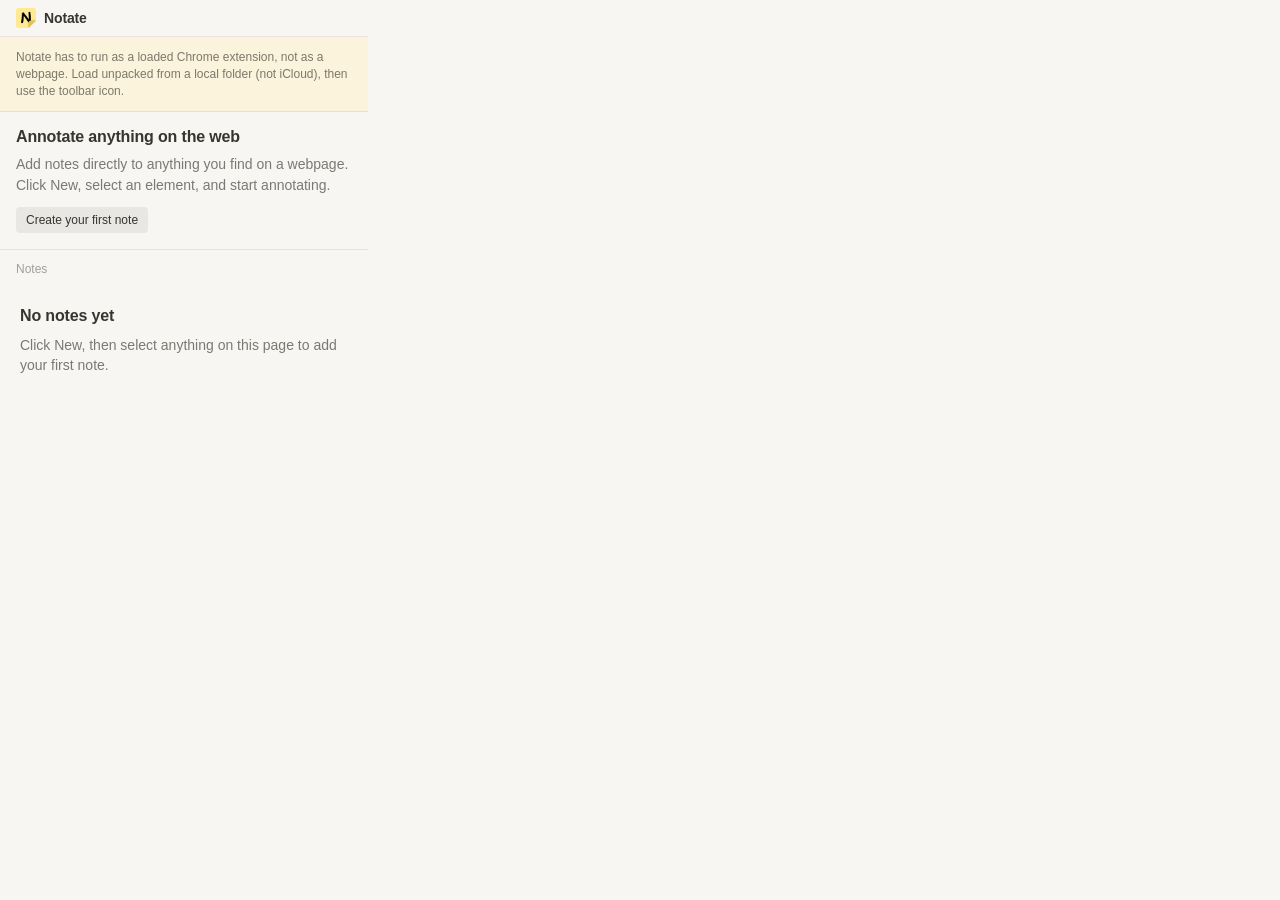
==== index.html @ 8f8f5eb0 "Restore the toolbar popup and simplify first-run copy. Open Notate from the extension icon as a popu" ====
<!DOCTYPE html>
<html lang="en">
	<head>
		<meta charset="utf-8">
		<title>Notate</title>
		<link href="styles/reset.css" rel="stylesheet">
		<link href="styles/style.css" rel="stylesheet">
		<script defer src="scripts/url-match.js"></script>
		<script defer src="scripts/safe-storage.js"></script>
		<script defer src="scripts/note-meta.js"></script>
		<script defer src="scripts/icons.js"></script>
		<script defer src="scripts/popup.js"></script>
		<meta name="description" content="Annotate specific elements on live webpages. Keep what caught your attention, why it mattered, and the original context so you can return later.">
	</head>
	
	<body class="notate-popup">
		<header class="popup-header">
			<img class="popup-header-favicon" src="[data-uri]" alt="Notate icon">
			<h1 class="popup-header-title">Notate</h1>
			<button class="popup-header-action" data-action="start-annotating" type="button" aria-label="New note" hidden>
				<svg width="28" height="28" viewBox="0 0 28 28" fill="currentColor" xmlns="http://www.w3.org/2000/svg" aria-hidden="true">
				<path d="M3.72742e-06 21.793V7.67287C3.68474e-06 6.87388 -0.00130053 6.18396 0.0449256 5.61818C0.0925983 5.03506 0.198475 4.45279 0.484379 3.89162C0.910162 3.05594 1.58919 2.37607 2.42481 1.95021C2.98611 1.66422 3.56909 1.55842 4.15235 1.51076C4.71814 1.46453 5.40803 1.46584 6.20704 1.46584H11.7959C12.6242 1.46584 13.2957 2.13755 13.2959 2.96584C13.2959 3.79427 12.6243 4.46584 11.7959 4.46584H6.20704C5.35852 4.46584 4.81178 4.46706 4.39649 4.501C3.99895 4.5335 3.85503 4.58846 3.78711 4.62307C3.51593 4.76124 3.29544 4.98184 3.15723 5.25295C3.12261 5.32089 3.06766 5.46552 3.03516 5.8633C3.00126 6.27854 3 6.82462 3 7.67287V21.793C3 22.6415 3.00123 23.1882 3.03516 23.6035C3.06766 24.0011 3.12262 24.145 3.15723 24.2129C3.29542 24.4841 3.51588 24.7046 3.78711 24.8428C3.855 24.8774 3.99899 24.9324 4.39649 24.9649C4.81176 24.9988 5.35852 25 6.20704 25H20.3272C21.1754 25 21.7215 24.9988 22.1367 24.9649C22.534 24.9324 22.6782 24.8774 22.7461 24.8428H22.7471C23.0183 24.7045 23.2389 24.4839 23.377 24.2129C23.4116 24.1449 23.4665 24.0009 23.499 23.6035C23.533 23.1882 23.5342 22.6415 23.5342 21.793V15.4688C23.5342 14.6403 24.2058 13.9688 25.0342 13.9688C25.8625 13.9689 26.5342 14.6404 26.5342 15.4688V21.793C26.5342 22.592 26.5355 23.2819 26.4893 23.8477C26.4476 24.3581 26.3609 24.8678 26.1484 25.3633L26.0498 25.5752C25.6239 26.411 24.944 27.0899 24.1084 27.5156C23.5472 27.8016 22.9649 27.9074 22.3818 27.9551C21.816 28.0013 21.1262 28 20.3272 28H6.20704C5.40803 28 4.71816 28.0013 4.15235 27.9551C3.56906 27.9074 2.98614 27.8017 2.42481 27.5156C1.58937 27.0899 0.910156 26.4106 0.484379 25.5752C0.198394 25.0139 0.0925877 24.4309 0.0449256 23.8477C-0.00130114 23.2819 3.72742e-06 22.592 3.72742e-06 21.793ZM20.165 1.3008C21.8995 -0.433628 24.7118 -0.433572 26.4463 1.3008C28.181 3.03542 28.181 5.84841 26.4463 7.58303L16.3535 17.6758C15.2698 18.7597 14.6044 19.4322 13.833 19.9707C13.1702 20.4336 12.4555 20.8165 11.7041 21.1123C10.8287 21.457 9.90043 21.6392 8.39844 21.9424H8.39746L7.67969 22.0869C7.20216 22.1831 6.70767 22.0415 6.35352 21.7071C5.99932 21.3725 5.82955 20.8866 5.89844 20.4043L5.96875 19.916C6.20766 18.2438 6.34786 17.2102 6.6875 16.2344C6.97912 15.3965 7.37792 14.6001 7.87305 13.8643C8.4499 13.0071 9.19225 12.2746 10.3867 11.0801L20.165 1.3008ZM12.5078 13.2012C11.2328 14.4762 10.7396 14.9785 10.3623 15.5391C10.0109 16.0613 9.72834 16.6264 9.52149 17.2207C9.38422 17.6151 9.29374 18.032 9.18262 18.7139C9.84417 18.5699 10.236 18.4668 10.6055 18.3213C11.1391 18.1112 11.6456 17.8387 12.1152 17.5108H12.1162C12.6207 17.1586 13.0761 16.7112 14.2324 15.5547V15.5537L20.4531 9.33205L18.4141 7.29299L12.5078 13.2012ZM24.3252 3.42189C23.7623 2.85918 22.8491 2.85896 22.2861 3.42189L20.5352 5.17189L22.5742 7.21096L24.3252 5.46096C24.8882 4.89793 24.8883 3.98491 24.3252 3.42189Z" fill="currentColor"/>
				</svg>
				New
			</button>
		</header>

		<p class="popup-banner" id="popup-banner" hidden></p>

		<aside class="popup-onboard" hidden>
			<h2>Annotate anything on the web</h2>
			<p>Add notes directly to anything you find on a webpage. Click New, select an element, and start annotating.</p>
			<button type="button" data-action="dismiss-onboard">Create your first note</button>
		</aside>

		<main>
			<section class="popup-section">
				<header>
					<h2 class="popup-section-title">Notes</h2>
				</header>
				<nav class="popup-group-tabs" aria-label="Groups" hidden>
					<menu id="group-tabs"></menu>
				</nav>

				<!-- list generated by js like arena blocks -->
				<ul id="annotation-pages" class="annotation-pages"></ul>
			</section>
		</main>

		<footer>
		</footer>

		<menu id="group-tab-menu" hidden>
			<li>
				<button type="button" data-action="rename-group">Rename</button>
			</li>
			<li>
				<button type="button" data-action="recolor-group">Color</button>
			</li>
			<li>
				<button type="button" data-action="delete-group">Delete</button>
			</li>
		</menu>

		<dialog id="group-edit-dialog">
			<form method="dialog">
				<input name="group-name" placeholder="Group name" aria-label="Group name" autocomplete="off">
				<fieldset>
					<legend>Color</legend>
					<label data-color="yellow">
						<input type="radio" name="group-color" value="yellow" aria-label="Yellow" checked>
					</label>
					<label data-color="mint">
						<input type="radio" name="group-color" value="mint" aria-label="Mint">
					</label>
					<label data-color="sky">
						<input type="radio" name="group-color" value="sky" aria-label="Sky">
					</label>
					<label data-color="peach">
						<input type="radio" name="group-color" value="peach" aria-label="Peach">
					</label>
					<label data-color="lilac">
						<input type="radio" name="group-color" value="lilac" aria-label="Lilac">
					</label>
					<label data-color="rose">
						<input type="radio" name="group-color" value="rose" aria-label="Rose">
					</label>
				</fieldset>
				<menu>
					<li>
						<button type="submit" value="cancel">Cancel</button>
					</li>
					<li>
						<button type="submit" value="save">Save</button>
					</li>
				</menu>
			</form>
		</dialog>
	</body>
</html>
---- styles/style.css ----
@import url('https://fonts.googleapis.com/css2?family=Inter:wght@400;500;600&display=swap');

/* ---------------ROOT VARIABLES--------------- */

:root {
	--font-ui: ui-sans-serif, -apple-system, BlinkMacSystemFont, "Segoe UI", Helvetica, "Apple Color Emoji", Arial, sans-serif;
	--font-note: "Inter", ui-sans-serif, -apple-system, BlinkMacSystemFont, "Segoe UI", sans-serif;

	--fs-sm: 0.75rem;
	--fs-regular: 0.875rem;
	--fs-large: 1rem;
	--fs-xl: 1.25rem;

	--fw-regular: 400;
	--fw-medium: 500;
	--fw-semibold: 600;
	--fw-bold: 700;

	--space-2xs: 0.25rem;
	--space-xs: 0.5rem;
	--space-sm: 0.75rem;
	--space-md: 1rem;
	--space-lg: 1.5rem;
	--space-xl: 2rem;

	--radius-sm: 0.25rem;
	--radius-md: 0.5rem;
	--radius-pill: 0.375rem;

	--color-text: #37352F;
	--color-text-secondary: rgba(55, 53, 47, 0.65);
	--color-text-tertiary: rgba(55, 53, 47, 0.45);
	--color-bg: #F7F6F3;
	--color-surface: #ffffff;
	--color-hover: rgba(55, 53, 47, 0.08);
	--color-active: rgba(55, 53, 47, 0.12);
	--color-border: rgba(55, 53, 47, 0.09);
	--color-focus: #2383E2;
	--color-note: #FDECC8;
	--color-note-hover: #FBF3DB;
	--color-note-accent: #DFAB01;
	--color-note-mint: #D3F8E4;
	--color-note-sky: #D3E5EF;
	--color-note-peach: #F5E0D6;
	--color-note-lilac: #E8DEEE;
	--color-note-rose: #F5E0E9;
	--note-bg: var(--color-note);
	--color-clear: #C4554D;
	--color-primary: #37352F;
	--color-on-primary: #ffffff;

	--border-ui: 0.0625rem solid var(--color-border);

	--shadow-sm: 0 0.0625rem 0.125rem rgba(15, 15, 15, 0.05);
	--shadow-md: 0 0.875rem 1.75rem rgba(15, 15, 15, 0.08), 0 0 0 0.0625rem rgba(15, 15, 15, 0.05);

	--ease: cubic-bezier(.25,.1,.25,1);
	--duration: 80ms;
	--duration-md: 120ms;
	--duration-coyote: var(--duration-md);

	--popup-inline-size: 23rem;
	--toggle-inline-size: 2.5rem;
	--annotation-indent: calc(var(--space-sm) + 1rem + var(--space-xs));
	--blur-toolbar: 0.75rem;
}

[data-color="yellow"] {
	--note-bg: var(--color-note);
}

[data-color="mint"] {
	--note-bg: var(--color-note-mint);
}

[data-color="sky"] {
	--note-bg: var(--color-note-sky);
}

[data-color="peach"] {
	--note-bg: var(--color-note-peach);
}

[data-color="lilac"] {
	--note-bg: var(--color-note-lilac);
}

[data-color="rose"] {
	--note-bg: var(--color-note-rose);
}

/* ---------------BODY--------------- */

html, body {
	margin: 0;
	padding: 0;
	inline-size: var(--popup-inline-size);
	max-inline-size: 100%;
	min-block-size: 0;
	overflow-inline: hidden;
	background: var(--color-bg);
	color-scheme: light;
	cursor: default;
	scrollbar-width: thin;
}

body {
	font-family: var(--font-ui);
	font-size: var(--fs-regular);
	color: var(--color-text);
	overflow-wrap: anywhere;
}

.notate-popup main,
.popup-section,
#annotation-pages {
	min-inline-size: 0;
	max-inline-size: 100%;
}

.popup-banner {
	margin: 0;
	padding-block: var(--space-sm);
	padding-inline: var(--space-md);
	font-size: var(--fs-sm);
	line-height: 1.4;
	color: var(--color-text-secondary);
	background: var(--color-note-hover);
	border-block-end: var(--border-ui);
	overflow-wrap: anywhere;
}

.popup-onboard {
	margin: 0;
	padding-block: var(--space-md);
	padding-inline: var(--space-md);
	background: transparent;
	border-block-end: var(--border-ui);

	h2 {
		margin: 0;
		font-family: var(--font-ui);
		font-size: var(--fs-large);
		font-weight: var(--fw-semibold);
		letter-spacing: -0.01em;
		color: var(--color-text);
	}

	p {
		margin-block: var(--space-xs) var(--space-sm);
		margin-inline: 0;
		max-inline-size: 100%;
		font-size: var(--fs-regular);
		line-height: 1.45;
		color: var(--color-text-secondary);
		overflow-wrap: anywhere;
	}

	ol {
		margin-block: var(--space-sm) var(--space-md);
		margin-inline: 0;
		padding-inline-start: var(--space-md);
		list-style: decimal;
		color: var(--color-text-secondary);

		li {
			margin-block: var(--space-xs);
			padding-inline-start: var(--space-2xs);
			font-size: var(--fs-regular);
			line-height: 1.4;
		}
	}

	button {
		display: inline-flex;
		align-items: center;
		justify-content: center;
		padding-block: 0.375rem;
		padding-inline: 0.625rem;
		border: none;
		border-radius: var(--radius-sm);
		background: var(--color-hover);
		color: var(--color-text);
		cursor: pointer;
		font: var(--fw-medium) var(--fs-sm) var(--font-ui);
		box-shadow: none;
		transition:
			background-color var(--duration) var(--ease),
			color var(--duration) var(--ease);

		&:hover {
			background: var(--color-active);
			color: var(--color-text);
		}

		&:active {
			background: var(--color-active);
		}

		&:focus-visible {
			outline: 0.125rem solid var(--color-focus);
			outline-offset: 0.125rem;
		}
	}
}

/* ---------------HEADER (LOGO, ANNOTATE BUTTON)--------------- */

header {
	display: flex;
	align-items: center;
	gap: var(--space-xs);
	padding-inline: var(--space-md);
	padding-block: var(--space-xs);
	border-block-end: var(--border-ui);
	background: var(--color-bg);
	position: sticky;
	inset-block-start: 0;
	z-index: 1;

	img:not(button img) {
		flex-shrink: 0;
		inline-size: 1.25rem;
		block-size: 1.25rem;
	}

	h1 {
		flex: 1;
		min-inline-size: 0;
		margin: 0;
		font-size: var(--fs-regular);
		font-weight: var(--fw-semibold);
		font-family: var(--font-ui);
		letter-spacing: -0.01em;
		overflow: hidden;
		text-overflow: ellipsis;
		white-space: nowrap;
	}

	button {
		display: flex;
		align-items: center;
		justify-content: center;
		gap: var(--space-2xs);
		padding-block: 0.375rem;
		padding-inline: 0.625rem;
		cursor: pointer;
		border: none;
		border-radius: var(--radius-sm);
		background: var(--color-primary);
		color: var(--color-on-primary);
		flex-shrink: 0;
		font: var(--fw-medium) var(--fs-sm) var(--font-ui);
		white-space: nowrap;
		box-shadow: none;
		transition: background-color var(--duration) var(--ease);

		svg {
			inline-size: 0.75rem;
			block-size: 0.75rem;
			color: currentColor;
		}

		&:hover {
			background: color-mix(in srgb, var(--color-primary) 88%, #fff);
			border-radius: var(--radius-sm);
			color: var(--color-on-primary);
		}

		&:active {
			background: color-mix(in srgb, var(--color-primary) 80%, #000);
		}

		&:focus-visible {
			outline: 0.125rem solid var(--color-focus);
			outline-offset: 0.125rem;
		}

		&[hidden] {
			display: none;
		}
	}
}

/* ---------------ANNOTATED PAGES SECTION (H2, CLEAR ALL BUTTON, UL)--------------- */

.popup-section {
	display: flex;
	flex-direction: column;

	header {
		display: flex;
		justify-content: space-between;
		align-items: center;
		padding-block: var(--space-sm) var(--space-2xs);
		padding-inline: var(--space-md);
		border: none;
		background: transparent;
		backdrop-filter: none;
		-webkit-backdrop-filter: none;
		position: static;

		h2 {
			margin: 0;
			font-weight: var(--fw-medium);
			font-size: var(--fs-sm);
			letter-spacing: 0;
			text-transform: none;
			color: var(--color-text-tertiary);
		}

		menu {
			display: flex;
			align-items: center;
			gap: var(--space-sm);
			margin: 0;
			padding: 0;

			li {
				display: flex;
				list-style: none;
			}
		}

		button {
			display: inline-flex;
			align-items: center;
			padding: 0;
			border: none;
			background: transparent;
			box-shadow: none;
			color: var(--color-text-tertiary);
			cursor: pointer;
			font: var(--fw-medium) var(--fs-sm) var(--font-ui);
			transition: color var(--duration) var(--ease);

			&:hover {
				color: var(--color-text);
			}

			&[aria-pressed="true"] {
				color: var(--color-text);
			}

			&[data-action="clear-all"]:hover {
				color: var(--color-clear);
			}

			&:focus-visible {
				outline: 0.125rem solid var(--color-focus);
				outline-offset: 0.125rem;
			}
		}
	}

	ul {
		margin: 0;
		padding-block-start: 0;
		padding-inline: var(--space-xs);
		list-style: none;
		min-inline-size: 0;
		max-inline-size: 100%;
	}
}

.popup-group-tabs {
	border-block-end: var(--border-ui);
	overflow-inline: auto;
	scrollbar-width: thin;
	min-inline-size: 0;
	max-inline-size: 100%;

	&[hidden] {
		display: none;
	}

	menu {
		display: flex;
		flex-wrap: nowrap;
		align-items: stretch;
		gap: var(--space-2xs);
		margin: 0;
		padding-block: var(--space-2xs) 0;
		padding-inline: var(--space-sm);
	}

	li {
		display: flex;
		flex-shrink: 0;
		list-style: none;
		user-select: none;

		&[data-group]:not([data-group=""]) {
			cursor: grab;
			touch-action: none;
		}

		&.is-dragging {
			opacity: 0.4;
			cursor: grabbing;
		}

		&.is-drop-before {
			box-shadow: inset 0.125rem 0 0 var(--color-focus);
		}

		&.is-drop-after {
			box-shadow: inset -0.125rem 0 0 var(--color-focus);
		}
	}

	button {
		display: inline-flex;
		align-items: center;
		gap: var(--space-2xs);
		padding-block: var(--space-xs);
		padding-inline: var(--space-sm);
		border: none;
		border-radius: var(--radius-md);
		background: transparent;
		color: var(--color-text-tertiary);
		cursor: pointer;
		font: var(--fw-medium) var(--fs-sm) var(--font-ui);
		white-space: nowrap;
		box-shadow: inset 0 -0.125rem 0 transparent;
		transition:
			color var(--duration) var(--ease),
			background-color var(--duration) var(--ease),
			box-shadow var(--duration) var(--ease);

		&::before {
			content: "";
			flex-shrink: 0;
			inline-size: 0.5rem;
			block-size: 0.5rem;
			border-radius: var(--radius-pill);
			background: var(--note-bg, var(--color-text-tertiary));
		}

		&:not([data-color])::before {
			display: none;
		}

		&:hover {
			color: var(--color-on-primary);
			background: var(--color-clear);
			box-shadow: none;
		}

		&:hover::before {
			background: currentColor;
		}

		&[aria-selected="true"] {
			color: var(--color-text);
			box-shadow: none;
			background: var(--color-hover);
		}

		&[data-color][aria-selected="true"] {
			background: var(--note-bg);
			box-shadow: none;
		}

		&[aria-selected="true"]:hover {
			color: var(--color-on-primary);
			background: var(--color-clear);
		}

		&:focus-visible {
			outline: 0.125rem solid var(--color-focus);
			outline-offset: -0.125rem;
		}
	}

	li[data-group]:not([data-group=""]) button {
		cursor: grab;
		touch-action: none;
	}

	li.is-dragging button {
		cursor: grabbing;
	}
}

#group-tab-menu {
	position: fixed;
	z-index: 20;
	min-inline-size: 8rem;
	max-inline-size: calc(100% - var(--space-md));
	margin: 0;
	padding: var(--space-2xs);
	background: var(--color-surface);
	border: var(--border-ui);
	border-radius: var(--radius-md);
	box-shadow: var(--shadow-md);
	box-sizing: border-box;

	&[hidden] {
		display: none;
	}

	li {
		list-style: none;
	}

	button {
		display: flex;
		inline-size: 100%;
		padding-block: var(--space-xs);
		padding-inline: var(--space-sm);
		border: none;
		border-radius: var(--radius-md);
		background: transparent;
		color: var(--color-text);
		cursor: pointer;
		font: var(--fw-medium) var(--fs-sm) var(--font-ui);
		text-align: start;

		&:hover,
		&:focus-visible {
			background: var(--color-clear);
			color: var(--color-on-primary);
			outline: none;
		}
	}

	[data-action="delete-group"] {
		color: var(--color-clear);

		&:hover,
		&:focus-visible {
			background: var(--color-clear);
			color: var(--color-on-primary);
		}
	}
}

#group-edit-dialog {
	margin: auto;
	inline-size: min(18rem, calc(100% - var(--space-xl)));
	max-inline-size: calc(100% - var(--space-lg));
	max-block-size: calc(100% - var(--space-lg));
	block-size: fit-content;
	padding: var(--space-sm);
	border: var(--border-ui);
	border-radius: var(--radius-md);
	background: var(--color-surface);
	box-shadow: var(--shadow-md);
	color: var(--color-text);
	box-sizing: border-box;
	overflow: auto;

	&::backdrop {
		background: color-mix(in srgb, #000 24%, transparent);
	}

	form {
		display: flex;
		flex-direction: column;
		gap: var(--space-sm);
		min-inline-size: 0;
		max-inline-size: 100%;
	}

	input[name="group-name"] {
		inline-size: 100%;
		max-inline-size: 100%;
		min-inline-size: 0;
		box-sizing: border-box;
		padding-block: 0.375rem;
		padding-inline: var(--space-xs);
		border: var(--border-ui);
		border-radius: var(--radius-sm);
		background: var(--color-bg);
		font: var(--fw-regular) var(--fs-regular) var(--font-ui);
		color: var(--color-text);

		&:focus,
		&:focus-visible {
			outline: 0.125rem solid var(--color-focus);
			outline-offset: 0.125rem;
		}

		&::placeholder {
			color: var(--color-text-secondary);
		}
	}

	fieldset {
		display: flex;
		flex-wrap: wrap;
		align-items: center;
		gap: var(--space-xs);
		margin: 0;
		padding: 0;
		border: none;
		max-inline-size: 100%;

		legend {
			inline-size: 100%;
			margin-block-end: var(--space-2xs);
			font: var(--fw-medium) var(--fs-sm) var(--font-ui);
			color: var(--color-text-secondary);
		}

		label {
			position: relative;
			inline-size: 1.25rem;
			block-size: 1.25rem;
			border-radius: var(--radius-pill);
			background: var(--note-bg, var(--color-note));
			box-shadow:
				0 0 0 0.125rem var(--color-surface),
				inset 0 0 0 0.0625rem color-mix(in srgb, #000 16%, transparent);
			cursor: pointer;

			&:has(:checked),
			&:focus-within {
				outline: 0.125rem solid var(--color-text);
				outline-offset: 0.125rem;
			}

			input {
				position: absolute;
				inset: 0;
				opacity: 0;
				margin: 0;
				cursor: pointer;
			}
		}
	}

	menu {
		display: flex;
		flex-wrap: wrap;
		justify-content: flex-end;
		gap: var(--space-xs);
		margin: 0;
		padding: 0;

		li {
			list-style: none;
		}

		button {
			padding-block: 0.375rem;
			padding-inline: 0.625rem;
			border: none;
			border-radius: var(--radius-sm);
			background: transparent;
			color: var(--color-text);
			cursor: pointer;
			font: var(--fw-medium) var(--fs-sm) var(--font-ui);

			&:hover {
				background: var(--color-hover);
			}

			&[value="save"] {
				background: var(--color-primary);
				color: var(--color-on-primary);

				&:hover {
					background: color-mix(in srgb, var(--color-primary) 88%, #fff);
				}
			}
		}
	}
}

/* ---------------NO ANNOTATED PAGES--------------- */

.popup-empty-state {
	padding-block: var(--space-lg);
	padding-inline: var(--space-sm);	
	font-size: var(--fs-regular);
	color: var(--color-text-secondary);
	text-align: start;
	white-space: normal;
	line-height: 1.45;

	h2 {
		margin: 0;
		font-family: var(--font-ui);
		font-size: var(--fs-large);
		font-weight: var(--fw-semibold);
		letter-spacing: -0.01em;
		color: var(--color-text);
	}

	p {
		margin-block: var(--space-xs) 0;
		margin-inline: 0;
		max-inline-size: 100%;
		color: var(--color-text-secondary);
		overflow-wrap: anywhere;
	}
}

/* ---------------ANNOTATED PAGES LIST--------------- */

.popup-page-item {
	margin-block: 0;
	background: transparent;
	border: none;
	border-radius: var(--radius-sm);
	box-shadow: none;
	overflow: hidden;
	max-inline-size: 100%;
	min-inline-size: 0;
}

.popup-page-row {
	display: flex;
	align-items: stretch;

	.popup-page-button,
	.popup-page-toggle {
		border: none;
		background: transparent;
		cursor: pointer;
		font-family: var(--font-ui);
		font-size: var(--fs-regular);
		font-weight: var(--fw-regular);
		border-radius: var(--radius-sm);
		transition: background-color var(--duration) var(--ease);

		&:hover {
			background: var(--color-hover);
		}

		&:active {
			background: var(--color-active);
		}

		&:focus-visible {
			outline: 0.125rem solid var(--color-focus);
			outline-offset: -0.125rem;
		}
	}

	.popup-page-button {
		flex: 1;
		min-inline-size: 0;
		display: flex;
		align-items: center;
		gap: var(--space-xs);
		padding-block: 0.375rem;
		padding-inline: var(--space-xs);
		color: var(--color-text);
		text-align: start;

		&[aria-current="page"] {
			background: var(--color-hover);
			font-weight: var(--fw-medium);
		}

		img {
			flex-shrink: 0;
			inline-size: 1rem;
			block-size: 1rem;
			border-radius: 0.125rem;
		}

		span {
			overflow: hidden;
			text-overflow: ellipsis;
			white-space: nowrap;
		}
	}

	.popup-page-toggle {
		display: flex;
		align-items: center;
		justify-content: flex-end;
		gap: var(--space-2xs);
		flex-shrink: 0;
		inline-size: auto;
		min-inline-size: var(--toggle-inline-size);
		padding-inline: var(--space-xs);
		color: var(--color-text-tertiary);
		font-size: var(--fs-sm);
		transition:
			background-color var(--duration) var(--ease),
			color var(--duration) var(--ease);

		span {
			white-space: nowrap;
		}

		svg {
			flex-shrink: 0;
			inline-size: 0.875rem;
			block-size: 0.875rem;
			color: var(--color-text-tertiary);
			transition: rotate var(--duration-md) var(--ease);
		}

		&.is-open svg {
			rotate: 180deg;
		}
	}

	&:hover .popup-page-button,
	&:hover .popup-page-toggle {
		background: var(--color-hover);
	}
}

/* ---------------ANNOTATION DROPDOWN--------------- */

.popup-annotation-list {
	margin: 0;
	padding: 0;
	list-style: none;
	min-inline-size: 0;
	max-inline-size: 100%;

	&[hidden] {
		display: none;
	}

	.popup-annotation-item {
		margin-inline: 0;
	}

	h3 {
		margin: 0;
		padding-block: var(--space-xs) var(--space-2xs);
		padding-inline: var(--space-lg);
		font-size: var(--fs-sm);
		font-weight: var(--fw-medium);
		letter-spacing: 0;
		color: var(--color-text-tertiary);
	}

	ul {
		margin: 0;
		padding: 0;
		list-style: none;
	}
}

.popup-annotation-item {
	display: flex;
	align-items: center;
	gap: var(--space-xs);
	box-sizing: border-box;
	inline-size: 100%;
	max-inline-size: 100%;
	min-inline-size: 0;
	padding-block: 0.375rem;
	padding-inline: var(--space-xs);
	margin-inline: 0;
	border: none;
	border-radius: var(--radius-sm);
	background: transparent;
	font-family: var(--font-note);
	font-size: var(--fs-regular);
	font-weight: var(--fw-regular);
	color: var(--color-text-secondary);
	cursor: pointer;
	text-align: start;
	overflow: hidden;
	text-overflow: ellipsis;
	white-space: nowrap;
	transition:
		background-color var(--duration) var(--ease),
		color var(--duration) var(--ease);

	&::before {
		content: "";
		flex-shrink: 0;
		inline-size: 0.375rem;
		block-size: 0.375rem;
		border-radius: var(--radius-pill);
		background: var(--note-bg, var(--color-note));
	}

	&:hover {
		background: var(--color-hover);
		color: var(--color-text);
	}

	&:focus-visible {
		outline: 0.125rem solid var(--color-focus);
		outline-offset: -0.125rem;
	}
}

#annotation-pages {
	padding-block-end: var(--space-sm);
}

@media (max-width: 360px) {
	.popup-section header {
		flex-wrap: wrap;
		gap: var(--space-xs);
	}

	.popup-page-toggle {
		inline-size: auto;
	}
}

/* ---------------ACCESSIBILITY--------------- */

@media (prefers-reduced-motion: reduce) {
	*, *::before, *::after {
		transition: none;
		animation: none;
	}
}

@media (prefers-contrast: more) {
	:root {
		--color-text-secondary: #202124;
		--color-text-tertiary: #202124;
		--color-border: #767676;
		--color-hover: #e8eaed;
		--color-bg: #ffffff;
		--color-focus: #0B6E99;
	}

	header button,
	.popup-page-button,
	.popup-page-toggle,
	.popup-annotation-item {
		outline: 0.0625rem solid var(--color-border);
	}
}
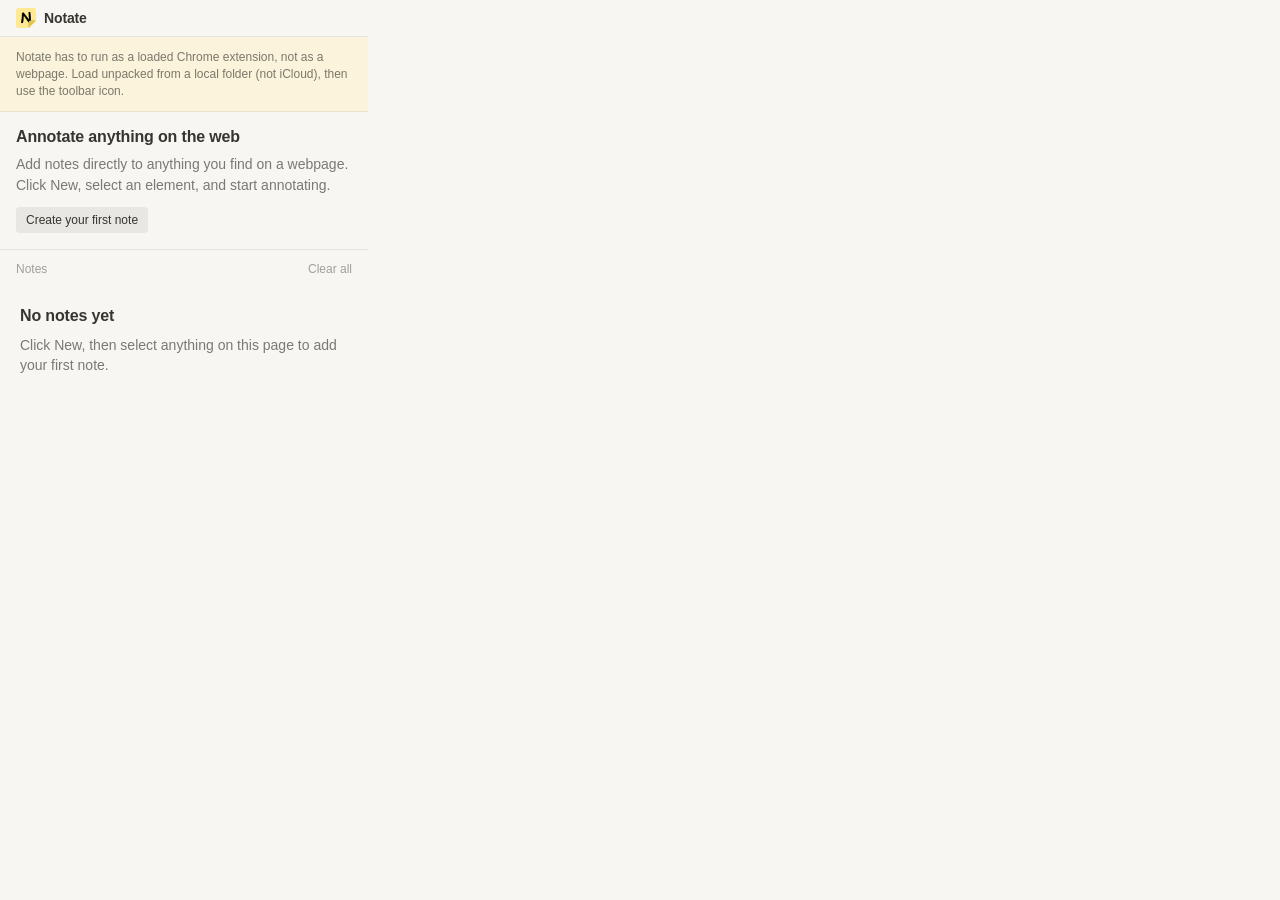
==== commit 5714619b: "Restore page lists, group filters, and Add to group. Show saved notes by webpage with counts and dro" ====
--- a/index.html
+++ b/index.html
@@ -37,6 +37,7 @@
 			<section class="popup-section">
 				<header>
 					<h2 class="popup-section-title">Notes</h2>
+					<button type="button" data-action="clear-all">Clear all</button>
 				</header>
 				<nav class="popup-group-tabs" aria-label="Groups" hidden>
 					<menu id="group-tabs"></menu>
@@ -61,6 +62,32 @@
 				<button type="button" data-action="delete-group">Delete</button>
 			</li>
 		</menu>
+
+		<menu id="note-item-menu" hidden>
+			<li>
+				<button type="button" data-action="delete-note">Delete</button>
+			</li>
+		</menu>
+
+		<menu id="page-item-menu" hidden>
+			<li>
+				<button type="button" data-action="clear-page">Clear page</button>
+			</li>
+		</menu>
+
+		<dialog id="confirm-dialog">
+			<form method="dialog">
+				<p id="confirm-message"></p>
+				<menu>
+					<li>
+						<button type="submit" value="cancel">Cancel</button>
+					</li>
+					<li>
+						<button type="submit" value="confirm">Clear</button>
+					</li>
+				</menu>
+			</form>
+		</dialog>
 
 		<dialog id="group-edit-dialog">
 			<form method="dialog">
--- a/styles/style.css
+++ b/styles/style.css
@@ -407,6 +407,11 @@
 		&.is-drop-after {
 			box-shadow: inset -0.125rem 0 0 var(--color-focus);
 		}
+
+		&.is-note-drop button {
+			color: var(--color-text);
+			background: var(--note-bg, var(--color-hover));
+		}
 	}
 
 	button {
@@ -483,7 +488,9 @@
 	}
 }
 
-#group-tab-menu {
+#group-tab-menu,
+#note-item-menu,
+#page-item-menu {
 	position: fixed;
 	z-index: 20;
 	min-inline-size: 8rem;
@@ -525,7 +532,9 @@
 		}
 	}
 
-	[data-action="delete-group"] {
+	[data-action="delete-group"],
+	[data-action="delete-note"],
+	[data-action="clear-page"] {
 		color: var(--color-clear);
 
 		&:hover,
@@ -536,7 +545,8 @@
 	}
 }
 
-#group-edit-dialog {
+#group-edit-dialog,
+#confirm-dialog {
 	margin: auto;
 	inline-size: min(18rem, calc(100% - var(--space-xl)));
 	max-inline-size: calc(100% - var(--space-lg));
@@ -561,6 +571,13 @@
 		gap: var(--space-sm);
 		min-inline-size: 0;
 		max-inline-size: 100%;
+	}
+
+	p {
+		margin: 0;
+		font-size: var(--fs-regular);
+		line-height: 1.4;
+		color: var(--color-text);
 	}
 
 	input[name="group-name"] {
@@ -833,6 +850,16 @@
 		font-weight: var(--fw-medium);
 		letter-spacing: 0;
 		color: var(--color-text-tertiary);
+	}
+
+	h3[data-color] {
+		display: inline-flex;
+		margin-inline: var(--space-lg);
+		padding-block: var(--space-2xs);
+		padding-inline: var(--space-xs);
+		border-radius: var(--radius-pill);
+		background: var(--note-bg, var(--color-note));
+		color: var(--color-text);
 	}
 
 	ul {
@@ -865,6 +892,7 @@
 	overflow: hidden;
 	text-overflow: ellipsis;
 	white-space: nowrap;
+	touch-action: none;
 	transition:
 		background-color var(--duration) var(--ease),
 		color var(--duration) var(--ease);
@@ -886,6 +914,12 @@
 	&:focus-visible {
 		outline: 0.125rem solid var(--color-focus);
 		outline-offset: -0.125rem;
+	}
+
+	&.is-dragging {
+		opacity: 0.55;
+		cursor: grabbing;
+		background: var(--color-hover);
 	}
 }
 
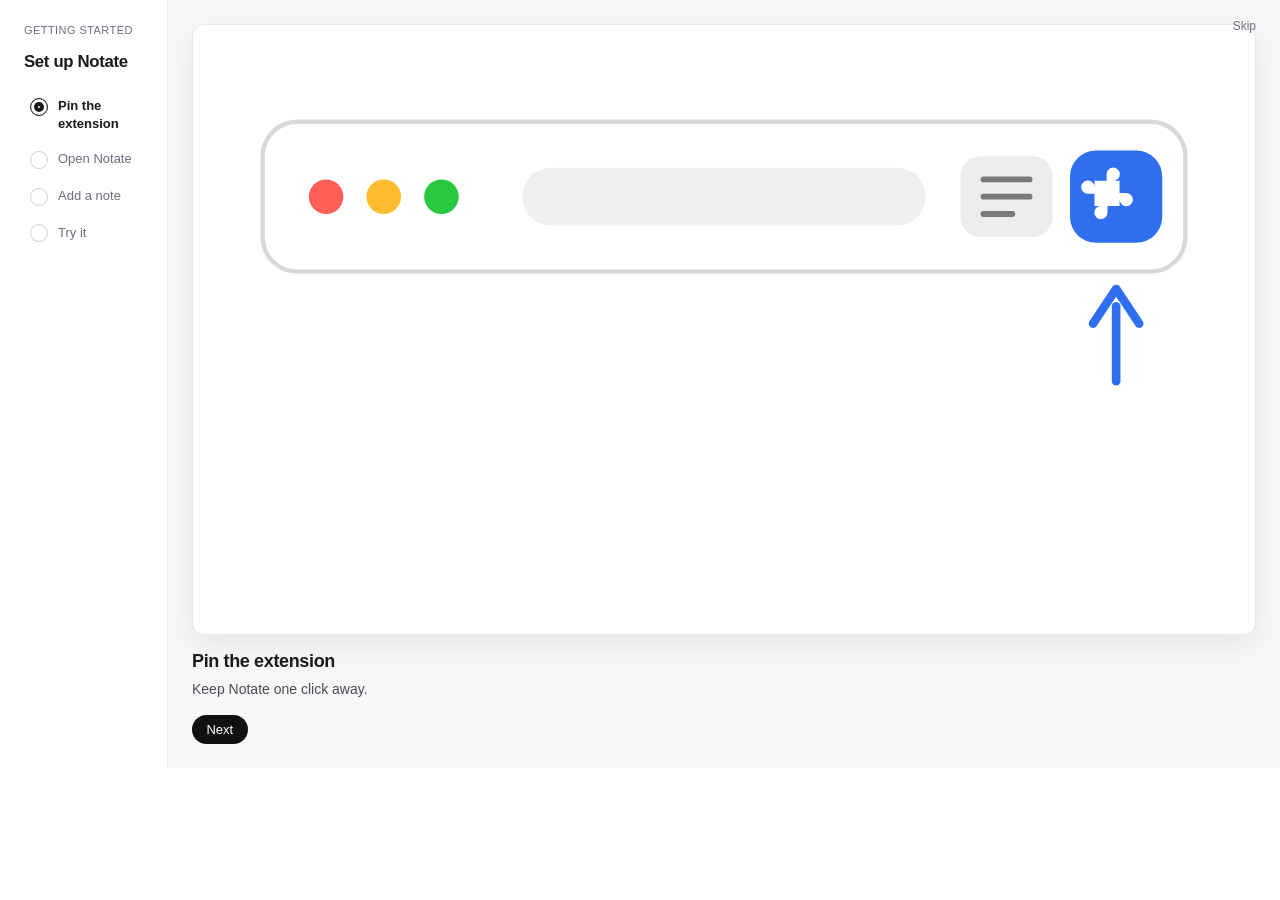
==== commit a6fe865f: "Restore side panel 1.14 and add Getting Started on top. The earlier Getting Started work sat on the " ====
--- a/index.html
+++ b/index.html
@@ -14,6 +14,162 @@
 	</head>
 	
 	<body class="notate-popup">
+<section class="getting-started" id="getting-started" hidden>
+			<nav class="gs-nav" aria-label="Getting started">
+				<p class="gs-nav-kicker">Getting started</p>
+				<h2 class="gs-nav-title">Set up Notate</h2>
+				<ol class="gs-steps">
+					<li>
+						<button type="button" class="gs-step is-active" data-gs-step="0" aria-current="step">
+							<span class="gs-step-mark" aria-hidden="true"></span>
+							<span class="gs-step-label">Pin the extension</span>
+						</button>
+					</li>
+					<li>
+						<button type="button" class="gs-step" data-gs-step="1">
+							<span class="gs-step-mark" aria-hidden="true"></span>
+							<span class="gs-step-label">Open Notate</span>
+						</button>
+					</li>
+					<li>
+						<button type="button" class="gs-step" data-gs-step="2">
+							<span class="gs-step-mark" aria-hidden="true"></span>
+							<span class="gs-step-label">Add a note</span>
+						</button>
+					</li>
+					<li>
+						<button type="button" class="gs-step" data-gs-step="3">
+							<span class="gs-step-mark" aria-hidden="true"></span>
+							<span class="gs-step-label">Try it</span>
+						</button>
+					</li>
+				</ol>
+			</nav>
+
+			<div class="gs-stage">
+				<article class="gs-panel is-active" data-gs-panel="0">
+					<figure class="gs-graphic" aria-hidden="true">
+						<svg class="gs-svg" viewBox="0 0 360 200" xmlns="http://www.w3.org/2000/svg">
+							<rect x="20" y="28" width="320" height="52" rx="12" fill="#fff" stroke="#d8d8d8" stroke-width="1.5"/>
+							<circle cx="42" cy="54" r="6" fill="#ff5f57"/>
+							<circle cx="62" cy="54" r="6" fill="#febc2e"/>
+							<circle cx="82" cy="54" r="6" fill="#28c840"/>
+							<rect x="110" y="44" width="140" height="20" rx="10" fill="#efefef"/>
+							<rect x="262" y="40" width="32" height="28" rx="7" fill="#ececec"/>
+							<path d="M270 48h16M270 54h16M270 60h10" stroke="#7a7a7a" stroke-width="2" stroke-linecap="round"/>
+							<rect x="300" y="38" width="32" height="32" rx="9" fill="#2f6fed"/>
+							<path d="M308.5 48.5h4.2v-2.2a2.3 2.3 0 1 1 2.3 2.2h2.2v4.2h2.2a2.3 2.3 0 1 1-2.2 2.3v2.2h-4.2v2.2a2.3 2.3 0 1 1-2.3-2.2h-2.2v-4.2h-2.2a2.3 2.3 0 1 1 2.2-2.3v-2.2z" fill="#fff"/>
+							<path d="M316 118V92" fill="none" stroke="#2f6fed" stroke-width="3" stroke-linecap="round"/>
+							<path d="M308 98l8-12 8 12" fill="none" stroke="#2f6fed" stroke-width="3" stroke-linecap="round" stroke-linejoin="round"/>
+						</svg>
+					</figure>
+					<div class="gs-copy">
+						<h3>Pin the extension</h3>
+						<p>Keep Notate one click away.</p>
+						<button type="button" class="gs-cta" data-action="gs-next">Next</button>
+					</div>
+				</article>
+
+				<article class="gs-panel" data-gs-panel="1" hidden>
+					<figure class="gs-graphic" aria-hidden="true">
+						<svg class="gs-svg" viewBox="0 0 360 200" xmlns="http://www.w3.org/2000/svg">
+							<rect x="28" y="22" width="304" height="48" rx="12" fill="#fff" stroke="#d8d8d8" stroke-width="1.5"/>
+							<rect x="44" y="36" width="128" height="18" rx="9" fill="#efefef"/>
+							<rect x="230" y="32" width="32" height="28" rx="7" fill="#ececec"/>
+							<g transform="translate(272 30)">
+								<rect width="36" height="32" rx="8" fill="#111"/>
+								<rect x="8" y="7" width="20" height="18" rx="3" fill="#ffe992"/>
+								<path d="M13 12h10M13 17h7" stroke="#111" stroke-width="1.5" stroke-linecap="round"/>
+							</g>
+							<path d="M290 86v20" fill="none" stroke="#2f6fed" stroke-width="3" stroke-linecap="round"/>
+							<path d="M282 100l8 10 8-10" fill="none" stroke="#2f6fed" stroke-width="3" stroke-linecap="round" stroke-linejoin="round"/>
+							<g transform="translate(196 108)">
+								<rect width="136" height="76" rx="14" fill="#fff" stroke="#d8d8d8" stroke-width="1.5"/>
+								<rect x="12" y="12" width="16" height="16" rx="4" fill="#ffe992"/>
+								<rect x="34" y="15" width="52" height="10" rx="3" fill="#111"/>
+								<rect x="96" y="12" width="28" height="16" rx="5" fill="#111"/>
+								<rect x="12" y="42" width="112" height="8" rx="3" fill="#e8e8e8"/>
+								<rect x="12" y="56" width="78" height="8" rx="3" fill="#e8e8e8"/>
+							</g>
+						</svg>
+					</figure>
+					<div class="gs-copy">
+						<h3>Open Notate</h3>
+						<p>Click the Notate icon anytime.</p>
+						<button type="button" class="gs-cta" data-action="gs-next">Next</button>
+					</div>
+				</article>
+
+				<article class="gs-panel" data-gs-panel="2" hidden>
+					<figure class="gs-graphic" aria-hidden="true">
+						<svg class="gs-svg" viewBox="0 0 360 200" xmlns="http://www.w3.org/2000/svg">
+							<rect x="14" y="16" width="228" height="168" rx="14" fill="#fff" stroke="#d8d8d8" stroke-width="1.5"/>
+							<rect x="14" y="16" width="228" height="28" rx="14" fill="#f4f4f4"/>
+							<rect x="14" y="30" width="228" height="14" fill="#f4f4f4"/>
+							<text x="28" y="34" fill="#666" font-family="ui-sans-serif, system-ui, sans-serif" font-size="10">taliacotton.com</text>
+							<rect x="28" y="56" width="170" height="20" rx="4" fill="#111"/>
+							<rect x="28" y="88" width="148" height="8" rx="3" fill="#c8c8c8"/>
+							<rect x="28" y="104" width="160" height="8" rx="3" fill="#c8c8c8"/>
+							<rect x="28" y="128" width="120" height="36" rx="6" fill="#fff8d6" stroke="#e6c200" stroke-width="2.5"/>
+							<rect x="38" y="138" width="72" height="6" rx="2" fill="#444"/>
+							<rect x="38" y="150" width="52" height="6" rx="2" fill="#888"/>
+							<path d="M152 146c20 6 38 12 52 22" fill="none" stroke="#2f6fed" stroke-width="3" stroke-linecap="round"/>
+							<path d="M192 158l12 12 2-16" fill="none" stroke="#2f6fed" stroke-width="3" stroke-linecap="round" stroke-linejoin="round"/>
+							<g transform="translate(236 36)">
+								<rect width="112" height="136" rx="14" fill="#fff" stroke="#d8d8d8" stroke-width="1.5"/>
+								<rect x="10" y="12" width="14" height="14" rx="3" fill="#ffe992"/>
+								<rect x="28" y="15" width="36" height="8" rx="3" fill="#111"/>
+								<rect x="72" y="10" width="30" height="18" rx="6" fill="#111"/>
+								<text x="79" y="22" fill="#fff" font-family="ui-sans-serif, system-ui, sans-serif" font-size="9" font-weight="700">New</text>
+								<rect x="10" y="42" width="92" height="10" rx="3" fill="#ececec"/>
+								<rect x="10" y="60" width="92" height="56" rx="8" fill="#fff8d6" stroke="#e6c200" stroke-width="1.5"/>
+								<rect x="18" y="74" width="64" height="6" rx="2" fill="#333"/>
+								<rect x="18" y="86" width="48" height="6" rx="2" fill="#777"/>
+							</g>
+						</svg>
+					</figure>
+					<div class="gs-copy">
+						<h3>Add a note</h3>
+						<p>Click New, then select anything on the page.</p>
+						<button type="button" class="gs-cta" data-action="gs-next">Next</button>
+					</div>
+				</article>
+
+				<article class="gs-panel" data-gs-panel="3" hidden>
+					<figure class="gs-graphic" aria-hidden="true">
+						<svg class="gs-svg" viewBox="0 0 360 200" xmlns="http://www.w3.org/2000/svg">
+							<rect x="24" y="16" width="312" height="168" rx="16" fill="#efefef"/>
+							<g transform="translate(42 34)">
+								<rect width="128" height="132" rx="14" fill="#fff" stroke="#d0d0d0" stroke-width="1.5"/>
+								<rect x="14" y="16" width="100" height="12" rx="3" fill="#111"/>
+								<rect x="14" y="38" width="76" height="7" rx="2" fill="#c4c4c4"/>
+								<rect x="14" y="56" width="100" height="44" rx="8" fill="#fff8d6" stroke="#e6c200" stroke-width="1.5"/>
+								<rect x="24" y="70" width="70" height="6" rx="2" fill="#333"/>
+								<rect x="24" y="82" width="52" height="6" rx="2" fill="#777"/>
+								<text x="14" y="120" fill="#2f6fed" font-family="ui-sans-serif, system-ui, sans-serif" font-size="12" font-weight="700">Mark a line</text>
+							</g>
+							<g transform="translate(190 34)">
+								<rect width="128" height="132" rx="14" fill="#fff" stroke="#d0d0d0" stroke-width="1.5"/>
+								<rect x="14" y="16" width="88" height="12" rx="3" fill="#111"/>
+								<rect x="14" y="38" width="100" height="7" rx="2" fill="#c4c4c4"/>
+								<rect x="14" y="52" width="100" height="7" rx="2" fill="#c4c4c4"/>
+								<rect x="14" y="74" width="100" height="32" rx="8" fill="none" stroke="#e6c200" stroke-width="2" stroke-dasharray="5 4"/>
+								<text x="14" y="120" fill="#2f6fed" font-family="ui-sans-serif, system-ui, sans-serif" font-size="12" font-weight="700">Save a thought</text>
+							</g>
+						</svg>
+					</figure>
+					<div class="gs-copy">
+						<h3>Try it</h3>
+						<p>Open a site and leave your first note.</p>
+						<button type="button" class="gs-cta gs-cta-primary" data-action="gs-finish">Create first note</button>
+					</div>
+				</article>
+
+				<button type="button" class="gs-skip" data-action="dismiss-onboard">Skip</button>
+			</div>
+		</section>
+
+
 		<header class="popup-header">
 			<img class="popup-header-favicon" src="[data-uri]" alt="Notate icon">
 			<h1 class="popup-header-title">Notate</h1>
@@ -27,17 +183,10 @@
 
 		<p class="popup-banner" id="popup-banner" hidden></p>
 
-		<aside class="popup-onboard" hidden>
-			<h2>Annotate anything on the web</h2>
-			<p>Add notes directly to anything you find on a webpage. Click New, select an element, and start annotating.</p>
-			<button type="button" data-action="dismiss-onboard">Create your first note</button>
-		</aside>
-
 		<main>
 			<section class="popup-section">
 				<header>
 					<h2 class="popup-section-title">Notes</h2>
-					<button type="button" data-action="clear-all">Clear all</button>
 				</header>
 				<nav class="popup-group-tabs" aria-label="Groups" hidden>
 					<menu id="group-tabs"></menu>
@@ -63,32 +212,6 @@
 			</li>
 		</menu>
 
-		<menu id="note-item-menu" hidden>
-			<li>
-				<button type="button" data-action="delete-note">Delete</button>
-			</li>
-		</menu>
-
-		<menu id="page-item-menu" hidden>
-			<li>
-				<button type="button" data-action="clear-page">Clear page</button>
-			</li>
-		</menu>
-
-		<dialog id="confirm-dialog">
-			<form method="dialog">
-				<p id="confirm-message"></p>
-				<menu>
-					<li>
-						<button type="submit" value="cancel">Cancel</button>
-					</li>
-					<li>
-						<button type="submit" value="confirm">Clear</button>
-					</li>
-				</menu>
-			</form>
-		</dialog>
-
 		<dialog id="group-edit-dialog">
 			<form method="dialog">
 				<input name="group-name" placeholder="Group name" aria-label="Group name" autocomplete="off">
--- a/styles/style.css
+++ b/styles/style.css
@@ -59,7 +59,7 @@
 	--duration-md: 120ms;
 	--duration-coyote: var(--duration-md);
 
-	--popup-inline-size: 23rem;
+	--popup-inline-size: 100%;
 	--toggle-inline-size: 2.5rem;
 	--annotation-indent: calc(var(--space-sm) + 1rem + var(--space-xs));
 	--blur-toolbar: 0.75rem;
@@ -96,7 +96,7 @@
 	padding: 0;
 	inline-size: var(--popup-inline-size);
 	max-inline-size: 100%;
-	min-block-size: 0;
+	min-block-size: 100%;
 	overflow-inline: hidden;
 	background: var(--color-bg);
 	color-scheme: light;
@@ -130,77 +130,296 @@
 	overflow-wrap: anywhere;
 }
 
-.popup-onboard {
-	margin: 0;
-	padding-block: var(--space-md);
-	padding-inline: var(--space-md);
+/* ---------------GETTING STARTED (ChatGPT-style nav + graphics)--------------- */
+
+.getting-started {
+	--gs-text: #1a1a1a;
+	--gs-muted: #6e6e80;
+	--gs-line: #ececec;
+	--gs-check: #0f9d72;
+	--gs-accent: #2f6fed;
+	--gs-stage: #f7f7f8;
+	--gs-radius: 0.75rem;
+
+	display: none;
+	grid-template-columns: 10.5rem 1fr;
+	inline-size: 100%;
+	min-block-size: 26rem;
+	background: #fff;
+	color: var(--gs-text);
+}
+
+body.is-getting-started {
+	inline-size: 100%;
+	max-inline-size: 100%;
+	min-block-size: 100vh;
+	background: #fff;
+}
+
+body.is-getting-started .getting-started {
+	display: grid;
+}
+
+body.is-getting-started .popup-header,
+body.is-getting-started .popup-banner,
+body.is-getting-started > main,
+body.is-getting-started > footer {
+	display: none !important;
+}
+
+.gs-nav {
+	display: flex;
+	flex-direction: column;
+	gap: var(--space-md);
+	padding: var(--space-lg) var(--space-md) var(--space-lg) var(--space-lg);
+	border-inline-end: 1px solid var(--gs-line);
+	background: #fff;
+}
+
+.gs-nav-kicker {
+	margin: 0;
+	font-size: 0.6875rem;
+	font-weight: var(--fw-medium);
+	letter-spacing: 0.04em;
+	text-transform: uppercase;
+	color: var(--gs-muted);
+}
+
+.gs-nav-title {
+	margin: 0;
+	font-size: 1.05rem;
+	font-weight: var(--fw-semibold);
+	letter-spacing: -0.02em;
+	line-height: 1.25;
+	color: var(--gs-text);
+}
+
+.gs-steps {
+	display: flex;
+	flex-direction: column;
+	gap: 0.125rem;
+	margin: 0;
+	padding: 0;
+	list-style: none;
+}
+
+.gs-steps > li {
+	margin: 0;
+	padding: 0;
+}
+
+.gs-step {
+	display: flex;
+	align-items: flex-start;
+	gap: 0.625rem;
+	inline-size: 100%;
+	margin: 0;
+	padding: 0.5rem 0.375rem;
+	border: none;
+	border-radius: 0.5rem;
 	background: transparent;
-	border-block-end: var(--border-ui);
-
-	h2 {
-		margin: 0;
-		font-family: var(--font-ui);
-		font-size: var(--fs-large);
-		font-weight: var(--fw-semibold);
-		letter-spacing: -0.01em;
-		color: var(--color-text);
-	}
-
-	p {
-		margin-block: var(--space-xs) var(--space-sm);
-		margin-inline: 0;
-		max-inline-size: 100%;
-		font-size: var(--fs-regular);
-		line-height: 1.45;
-		color: var(--color-text-secondary);
-		overflow-wrap: anywhere;
-	}
-
-	ol {
-		margin-block: var(--space-sm) var(--space-md);
-		margin-inline: 0;
-		padding-inline-start: var(--space-md);
-		list-style: decimal;
-		color: var(--color-text-secondary);
-
-		li {
-			margin-block: var(--space-xs);
-			padding-inline-start: var(--space-2xs);
-			font-size: var(--fs-regular);
-			line-height: 1.4;
-		}
-	}
-
-	button {
-		display: inline-flex;
-		align-items: center;
-		justify-content: center;
-		padding-block: 0.375rem;
-		padding-inline: 0.625rem;
-		border: none;
-		border-radius: var(--radius-sm);
-		background: var(--color-hover);
-		color: var(--color-text);
-		cursor: pointer;
-		font: var(--fw-medium) var(--fs-sm) var(--font-ui);
-		box-shadow: none;
-		transition:
-			background-color var(--duration) var(--ease),
-			color var(--duration) var(--ease);
-
-		&:hover {
-			background: var(--color-active);
-			color: var(--color-text);
-		}
-
-		&:active {
-			background: var(--color-active);
-		}
-
-		&:focus-visible {
-			outline: 0.125rem solid var(--color-focus);
-			outline-offset: 0.125rem;
-		}
+	color: var(--gs-muted);
+	text-align: start;
+	cursor: pointer;
+	font: var(--fw-regular) 0.8125rem / 1.35 var(--font-ui);
+	transition: background-color var(--duration) var(--ease), color var(--duration) var(--ease);
+}
+
+.gs-step:hover {
+	background: rgba(0, 0, 0, 0.04);
+	color: var(--gs-text);
+}
+
+.gs-step.is-active {
+	color: var(--gs-text);
+	font-weight: var(--fw-semibold);
+}
+
+.gs-step.is-done {
+	color: var(--gs-text);
+}
+
+.gs-step-mark {
+	flex-shrink: 0;
+	inline-size: 1.125rem;
+	block-size: 1.125rem;
+	margin-block-start: 0.05rem;
+	border: 1.5px solid #cfcfcf;
+	border-radius: 999px;
+	background: #fff;
+	position: relative;
+}
+
+.gs-step.is-active .gs-step-mark {
+	border-color: var(--gs-text);
+	box-shadow: inset 0 0 0 3px #fff, inset 0 0 0 7px var(--gs-text);
+}
+
+.gs-step.is-done .gs-step-mark {
+	border-color: var(--gs-check);
+	background: var(--gs-check);
+}
+
+.gs-step.is-done .gs-step-mark::before {
+	content: "";
+	position: absolute;
+	inset-block-start: 0.28rem;
+	inset-inline-start: 0.22rem;
+	inline-size: 0.45rem;
+	block-size: 0.25rem;
+	border-inline-start: 1.5px solid #fff;
+	border-block-end: 1.5px solid #fff;
+	transform: rotate(-45deg);
+}
+
+.gs-stage {
+	position: relative;
+	display: flex;
+	flex-direction: column;
+	justify-content: center;
+	gap: var(--space-md);
+	padding: var(--space-lg);
+	background: var(--gs-stage);
+	min-inline-size: 0;
+}
+
+.gs-panel {
+	display: flex;
+	flex-direction: column;
+	gap: var(--space-md);
+	margin: 0;
+}
+
+.gs-panel[hidden] {
+	display: none !important;
+}
+
+.gs-graphic {
+	margin: 0;
+	padding: var(--space-md) var(--space-sm);
+	border-radius: var(--gs-radius);
+	background: #fff;
+	border: 1px solid #e8e8e8;
+	box-shadow: 0 10px 28px rgba(0, 0, 0, 0.07);
+	overflow: hidden;
+}
+
+.gs-svg {
+	display: block;
+	inline-size: 100%;
+	block-size: auto;
+}
+
+.gs-panel.is-active .gs-graphic {
+	animation: gs-rise 260ms var(--ease);
+}
+
+.gs-panel.is-active .gs-copy {
+	animation: gs-rise 280ms var(--ease);
+}
+
+.gs-svg path[stroke="#2f6fed"] {
+	stroke-linecap: round;
+}
+
+@keyframes gs-rise {
+	from {
+		transform: translateY(0.35rem);
+	}
+	to {
+		transform: translateY(0);
+	}
+}
+
+.gs-copy {
+	display: flex;
+	flex-direction: column;
+	align-items: flex-start;
+	gap: var(--space-xs);
+}
+
+.gs-copy h3 {
+	margin: 0;
+	font-size: 1.125rem;
+	font-weight: var(--fw-semibold);
+	letter-spacing: -0.02em;
+	color: var(--gs-text);
+}
+
+.gs-copy p {
+	margin: 0;
+	font-size: 0.875rem;
+	line-height: 1.4;
+	color: #4b4b57;
+}
+
+.gs-cta {
+	margin-block-start: var(--space-xs);
+	padding: 0.5rem 0.9rem;
+	border: none;
+	border-radius: 999px;
+	background: #111;
+	color: #fff;
+	cursor: pointer;
+	font: var(--fw-medium) 0.8125rem / 1 var(--font-ui);
+	transition: opacity var(--duration) var(--ease), transform var(--duration) var(--ease);
+}
+
+.gs-cta:hover {
+	opacity: 0.88;
+}
+
+.gs-cta:active {
+	transform: scale(0.98);
+}
+
+.gs-cta:focus-visible {
+	outline: 0.125rem solid var(--gs-accent);
+	outline-offset: 0.125rem;
+}
+
+.gs-cta-primary {
+	background: var(--gs-accent);
+}
+
+.gs-skip {
+	position: absolute;
+	inset-block-start: var(--space-md);
+	inset-inline-end: var(--space-md);
+	padding: 0.25rem 0.5rem;
+	border: none;
+	border-radius: 0.375rem;
+	background: transparent;
+	color: var(--gs-muted);
+	cursor: pointer;
+	font: var(--fw-medium) 0.75rem / 1 var(--font-ui);
+}
+
+.gs-skip:hover {
+	color: var(--gs-text);
+	background: rgba(0, 0, 0, 0.04);
+}
+
+@media (max-width: 28rem) {
+	body.is-getting-started {
+		inline-size: 23rem;
+	}
+
+	.getting-started {
+		grid-template-columns: 1fr;
+		min-block-size: 0;
+	}
+
+	.gs-nav {
+		border-inline-end: none;
+		border-block-end: 1px solid var(--gs-line);
+		padding-block-end: var(--space-sm);
+	}
+
+	.gs-steps {
+		display: grid;
+		grid-template-columns: 1fr 1fr;
+		gap: 0.125rem;
 	}
 }
 
@@ -406,11 +625,6 @@
 
 		&.is-drop-after {
 			box-shadow: inset -0.125rem 0 0 var(--color-focus);
-		}
-
-		&.is-note-drop button {
-			color: var(--color-text);
-			background: var(--note-bg, var(--color-hover));
 		}
 	}
 
@@ -488,9 +702,7 @@
 	}
 }
 
-#group-tab-menu,
-#note-item-menu,
-#page-item-menu {
+#group-tab-menu {
 	position: fixed;
 	z-index: 20;
 	min-inline-size: 8rem;
@@ -532,9 +744,7 @@
 		}
 	}
 
-	[data-action="delete-group"],
-	[data-action="delete-note"],
-	[data-action="clear-page"] {
+	[data-action="delete-group"] {
 		color: var(--color-clear);
 
 		&:hover,
@@ -545,8 +755,7 @@
 	}
 }
 
-#group-edit-dialog,
-#confirm-dialog {
+#group-edit-dialog {
 	margin: auto;
 	inline-size: min(18rem, calc(100% - var(--space-xl)));
 	max-inline-size: calc(100% - var(--space-lg));
@@ -571,13 +780,6 @@
 		gap: var(--space-sm);
 		min-inline-size: 0;
 		max-inline-size: 100%;
-	}
-
-	p {
-		margin: 0;
-		font-size: var(--fs-regular);
-		line-height: 1.4;
-		color: var(--color-text);
 	}
 
 	input[name="group-name"] {
@@ -850,16 +1052,6 @@
 		font-weight: var(--fw-medium);
 		letter-spacing: 0;
 		color: var(--color-text-tertiary);
-	}
-
-	h3[data-color] {
-		display: inline-flex;
-		margin-inline: var(--space-lg);
-		padding-block: var(--space-2xs);
-		padding-inline: var(--space-xs);
-		border-radius: var(--radius-pill);
-		background: var(--note-bg, var(--color-note));
-		color: var(--color-text);
 	}
 
 	ul {
@@ -892,7 +1084,6 @@
 	overflow: hidden;
 	text-overflow: ellipsis;
 	white-space: nowrap;
-	touch-action: none;
 	transition:
 		background-color var(--duration) var(--ease),
 		color var(--duration) var(--ease);
@@ -914,12 +1105,6 @@
 	&:focus-visible {
 		outline: 0.125rem solid var(--color-focus);
 		outline-offset: -0.125rem;
-	}
-
-	&.is-dragging {
-		opacity: 0.55;
-		cursor: grabbing;
-		background: var(--color-hover);
 	}
 }
 
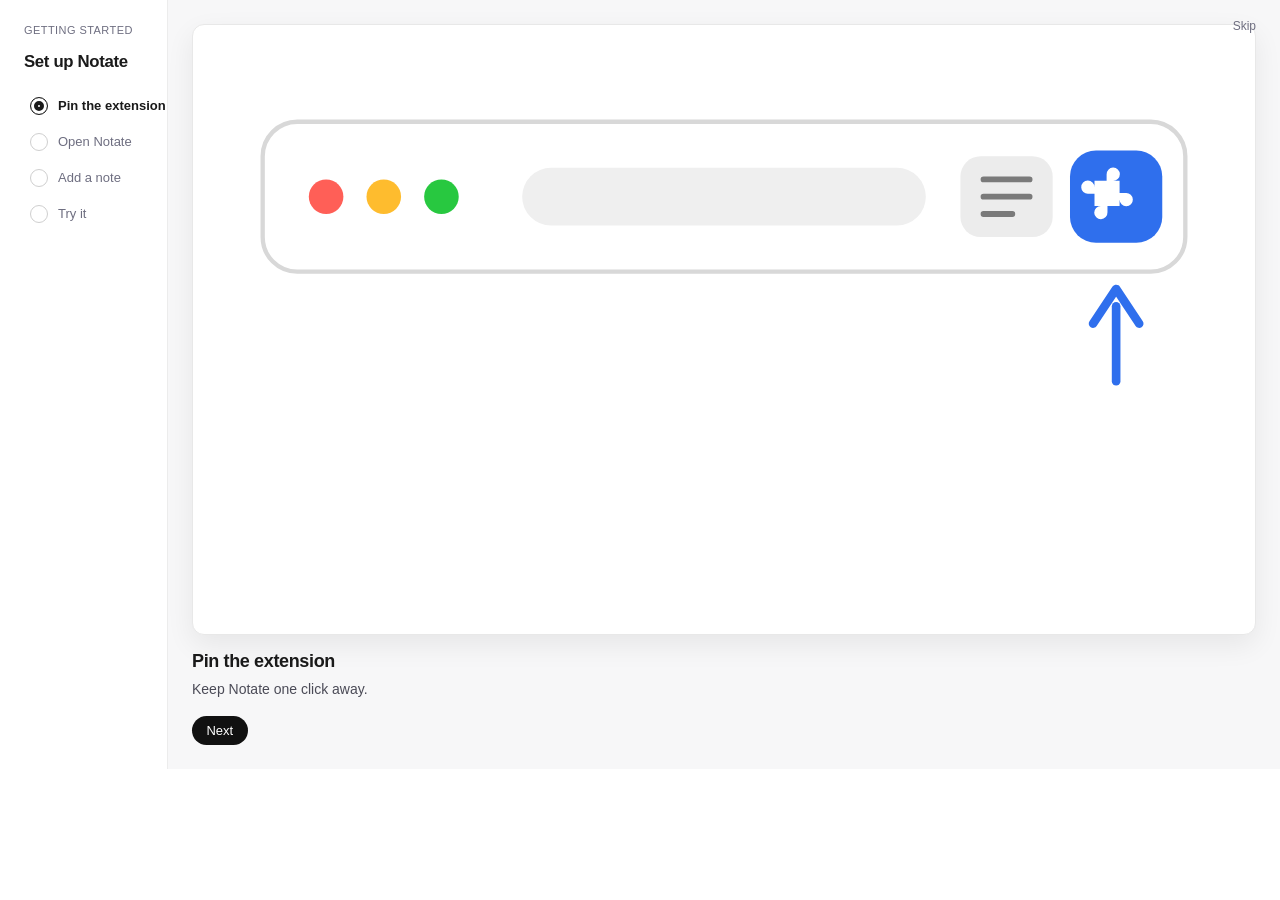
==== commit c9b76280: "Polish Getting Started: gray Try-it labels, centered step copy, single-line headings. Replace the bl" ====
--- a/index.html
+++ b/index.html
@@ -146,7 +146,7 @@
 								<rect x="14" y="56" width="100" height="44" rx="8" fill="#fff8d6" stroke="#e6c200" stroke-width="1.5"/>
 								<rect x="24" y="70" width="70" height="6" rx="2" fill="#333"/>
 								<rect x="24" y="82" width="52" height="6" rx="2" fill="#777"/>
-								<text x="14" y="120" fill="#2f6fed" font-family="ui-sans-serif, system-ui, sans-serif" font-size="12" font-weight="700">Mark a line</text>
+								<text x="64" y="120" text-anchor="middle" fill="#6e6e80" font-family="ui-sans-serif, system-ui, sans-serif" font-size="12" font-weight="700">Mark a line</text>
 							</g>
 							<g transform="translate(190 34)">
 								<rect width="128" height="132" rx="14" fill="#fff" stroke="#d0d0d0" stroke-width="1.5"/>
@@ -154,14 +154,14 @@
 								<rect x="14" y="38" width="100" height="7" rx="2" fill="#c4c4c4"/>
 								<rect x="14" y="52" width="100" height="7" rx="2" fill="#c4c4c4"/>
 								<rect x="14" y="74" width="100" height="32" rx="8" fill="none" stroke="#e6c200" stroke-width="2" stroke-dasharray="5 4"/>
-								<text x="14" y="120" fill="#2f6fed" font-family="ui-sans-serif, system-ui, sans-serif" font-size="12" font-weight="700">Save a thought</text>
+								<text x="64" y="120" text-anchor="middle" fill="#6e6e80" font-family="ui-sans-serif, system-ui, sans-serif" font-size="12" font-weight="700">Save a thought</text>
 							</g>
 						</svg>
 					</figure>
 					<div class="gs-copy">
 						<h3>Try it</h3>
 						<p>Open a site and leave your first note.</p>
-						<button type="button" class="gs-cta gs-cta-primary" data-action="gs-finish">Create first note</button>
+						<button type="button" class="gs-cta" data-action="gs-finish">Create first note</button>
 					</div>
 				</article>
 
@@ -187,6 +187,7 @@
 			<section class="popup-section">
 				<header>
 					<h2 class="popup-section-title">Notes</h2>
+					<button type="button" data-action="clear-all">Clear all</button>
 				</header>
 				<nav class="popup-group-tabs" aria-label="Groups" hidden>
 					<menu id="group-tabs"></menu>
@@ -211,6 +212,32 @@
 				<button type="button" data-action="delete-group">Delete</button>
 			</li>
 		</menu>
+
+		<menu id="note-item-menu" hidden>
+			<li>
+				<button type="button" data-action="delete-note">Delete</button>
+			</li>
+		</menu>
+
+		<menu id="page-item-menu" hidden>
+			<li>
+				<button type="button" data-action="clear-page">Clear page</button>
+			</li>
+		</menu>
+
+		<dialog id="confirm-dialog">
+			<form method="dialog">
+				<p id="confirm-message"></p>
+				<menu>
+					<li>
+						<button type="submit" value="cancel">Cancel</button>
+					</li>
+					<li>
+						<button type="submit" value="confirm">Clear</button>
+					</li>
+				</menu>
+			</form>
+		</dialog>
 
 		<dialog id="group-edit-dialog">
 			<form method="dialog">
--- a/styles/style.css
+++ b/styles/style.css
@@ -96,7 +96,7 @@
 	padding: 0;
 	inline-size: var(--popup-inline-size);
 	max-inline-size: 100%;
-	min-block-size: 100%;
+	min-block-size: 0;
 	overflow-inline: hidden;
 	background: var(--color-bg);
 	color-scheme: light;
@@ -210,7 +210,7 @@
 
 .gs-step {
 	display: flex;
-	align-items: flex-start;
+	align-items: center;
 	gap: 0.625rem;
 	inline-size: 100%;
 	margin: 0;
@@ -243,11 +243,17 @@
 	flex-shrink: 0;
 	inline-size: 1.125rem;
 	block-size: 1.125rem;
-	margin-block-start: 0.05rem;
+	margin-block-start: 0;
 	border: 1.5px solid #cfcfcf;
 	border-radius: 999px;
 	background: #fff;
 	position: relative;
+}
+
+.gs-step-label {
+	white-space: nowrap;
+	overflow-wrap: normal;
+	word-break: normal;
 }
 
 .gs-step.is-active .gs-step-mark {
@@ -336,6 +342,7 @@
 	flex-direction: column;
 	align-items: flex-start;
 	gap: var(--space-xs);
+	min-inline-size: 0;
 }
 
 .gs-copy h3 {
@@ -343,7 +350,11 @@
 	font-size: 1.125rem;
 	font-weight: var(--fw-semibold);
 	letter-spacing: -0.02em;
+	line-height: 1.2;
 	color: var(--gs-text);
+	white-space: nowrap;
+	overflow-wrap: normal;
+	word-break: normal;
 }
 
 .gs-copy p {
@@ -351,6 +362,9 @@
 	font-size: 0.875rem;
 	line-height: 1.4;
 	color: #4b4b57;
+	white-space: nowrap;
+	overflow-wrap: normal;
+	word-break: normal;
 }
 
 .gs-cta {
@@ -402,7 +416,8 @@
 
 @media (max-width: 28rem) {
 	body.is-getting-started {
-		inline-size: 23rem;
+		inline-size: 26rem;
+		max-inline-size: 100%;
 	}
 
 	.getting-started {
@@ -420,6 +435,18 @@
 		display: grid;
 		grid-template-columns: 1fr 1fr;
 		gap: 0.125rem;
+	}
+
+	.gs-stage {
+		padding-inline: var(--space-md);
+	}
+
+	.gs-copy h3 {
+		font-size: 1.0625rem;
+	}
+
+	.gs-copy p {
+		font-size: 0.8125rem;
 	}
 }
 
@@ -625,6 +652,11 @@
 
 		&.is-drop-after {
 			box-shadow: inset -0.125rem 0 0 var(--color-focus);
+		}
+
+		&.is-note-drop button {
+			color: var(--color-text);
+			background: var(--note-bg, var(--color-hover));
 		}
 	}
 
@@ -702,7 +734,9 @@
 	}
 }
 
-#group-tab-menu {
+#group-tab-menu,
+#note-item-menu,
+#page-item-menu {
 	position: fixed;
 	z-index: 20;
 	min-inline-size: 8rem;
@@ -744,7 +778,9 @@
 		}
 	}
 
-	[data-action="delete-group"] {
+	[data-action="delete-group"],
+	[data-action="delete-note"],
+	[data-action="clear-page"] {
 		color: var(--color-clear);
 
 		&:hover,
@@ -755,7 +791,8 @@
 	}
 }
 
-#group-edit-dialog {
+#group-edit-dialog,
+#confirm-dialog {
 	margin: auto;
 	inline-size: min(18rem, calc(100% - var(--space-xl)));
 	max-inline-size: calc(100% - var(--space-lg));
@@ -780,6 +817,13 @@
 		gap: var(--space-sm);
 		min-inline-size: 0;
 		max-inline-size: 100%;
+	}
+
+	p {
+		margin: 0;
+		font-size: var(--fs-regular);
+		line-height: 1.4;
+		color: var(--color-text);
 	}
 
 	input[name="group-name"] {
@@ -1052,6 +1096,16 @@
 		font-weight: var(--fw-medium);
 		letter-spacing: 0;
 		color: var(--color-text-tertiary);
+	}
+
+	h3[data-color] {
+		display: inline-flex;
+		margin-inline: var(--space-lg);
+		padding-block: var(--space-2xs);
+		padding-inline: var(--space-xs);
+		border-radius: var(--radius-pill);
+		background: var(--note-bg, var(--color-note));
+		color: var(--color-text);
 	}
 
 	ul {
@@ -1084,6 +1138,7 @@
 	overflow: hidden;
 	text-overflow: ellipsis;
 	white-space: nowrap;
+	touch-action: none;
 	transition:
 		background-color var(--duration) var(--ease),
 		color var(--duration) var(--ease);
@@ -1105,6 +1160,12 @@
 	&:focus-visible {
 		outline: 0.125rem solid var(--color-focus);
 		outline-offset: -0.125rem;
+	}
+
+	&.is-dragging {
+		opacity: 0.55;
+		cursor: grabbing;
+		background: var(--color-hover);
 	}
 }
 
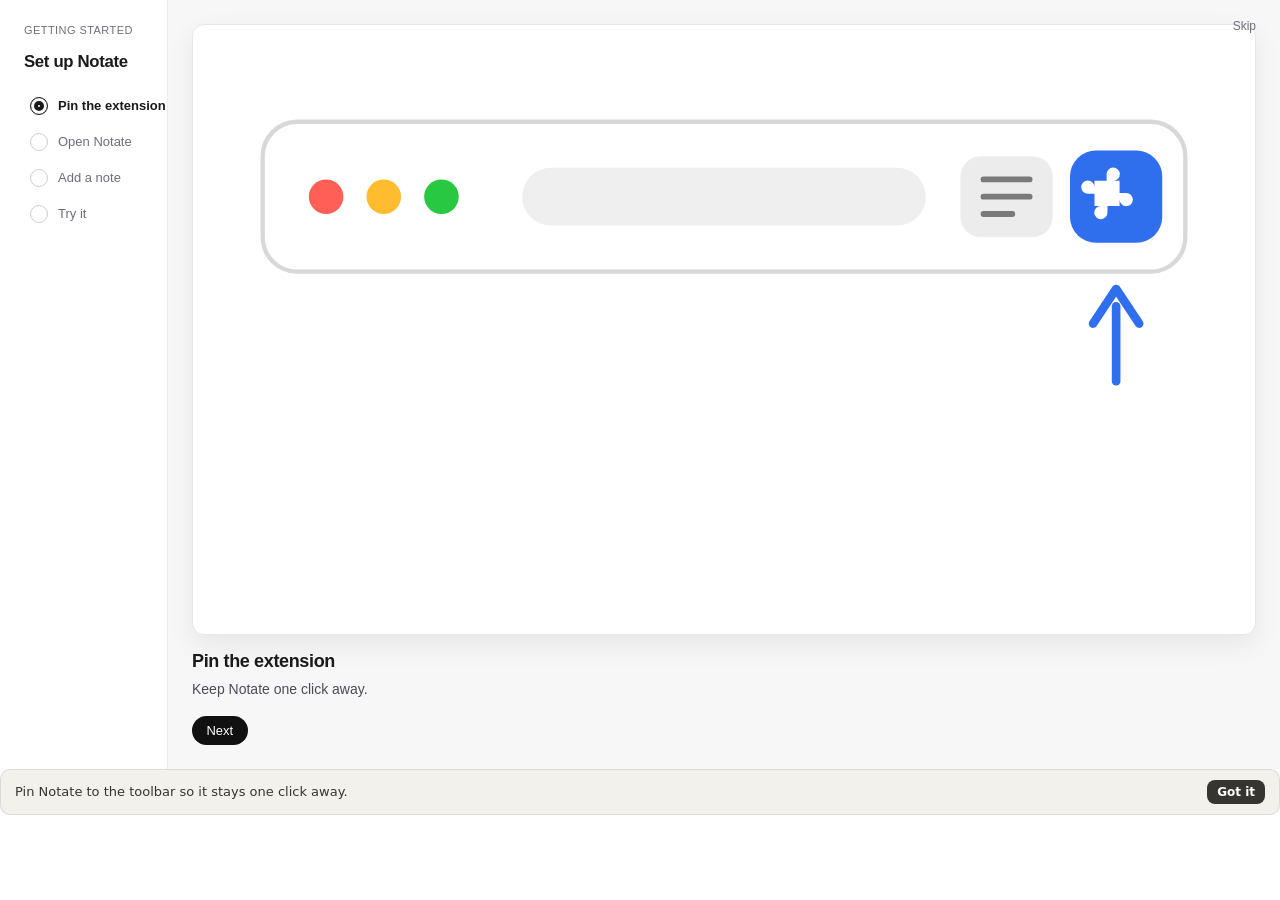
==== commit 2347fa7f: "Recover ChatGPT side panel with welcome graphics (1.20). Ship welcome/setup-sync/pin-reminder script" ====
--- a/index.html
+++ b/index.html
@@ -9,6 +9,8 @@
 		<script defer src="scripts/safe-storage.js"></script>
 		<script defer src="scripts/note-meta.js"></script>
 		<script defer src="scripts/icons.js"></script>
+		<script defer src="scripts/setup-sync.js"></script>
+		<script defer src="scripts/pin-reminder.js"></script>
 		<script defer src="scripts/popup.js"></script>
 		<meta name="description" content="Annotate specific elements on live webpages. Keep what caught your attention, why it mattered, and the original context so you can return later.">
 	</head>
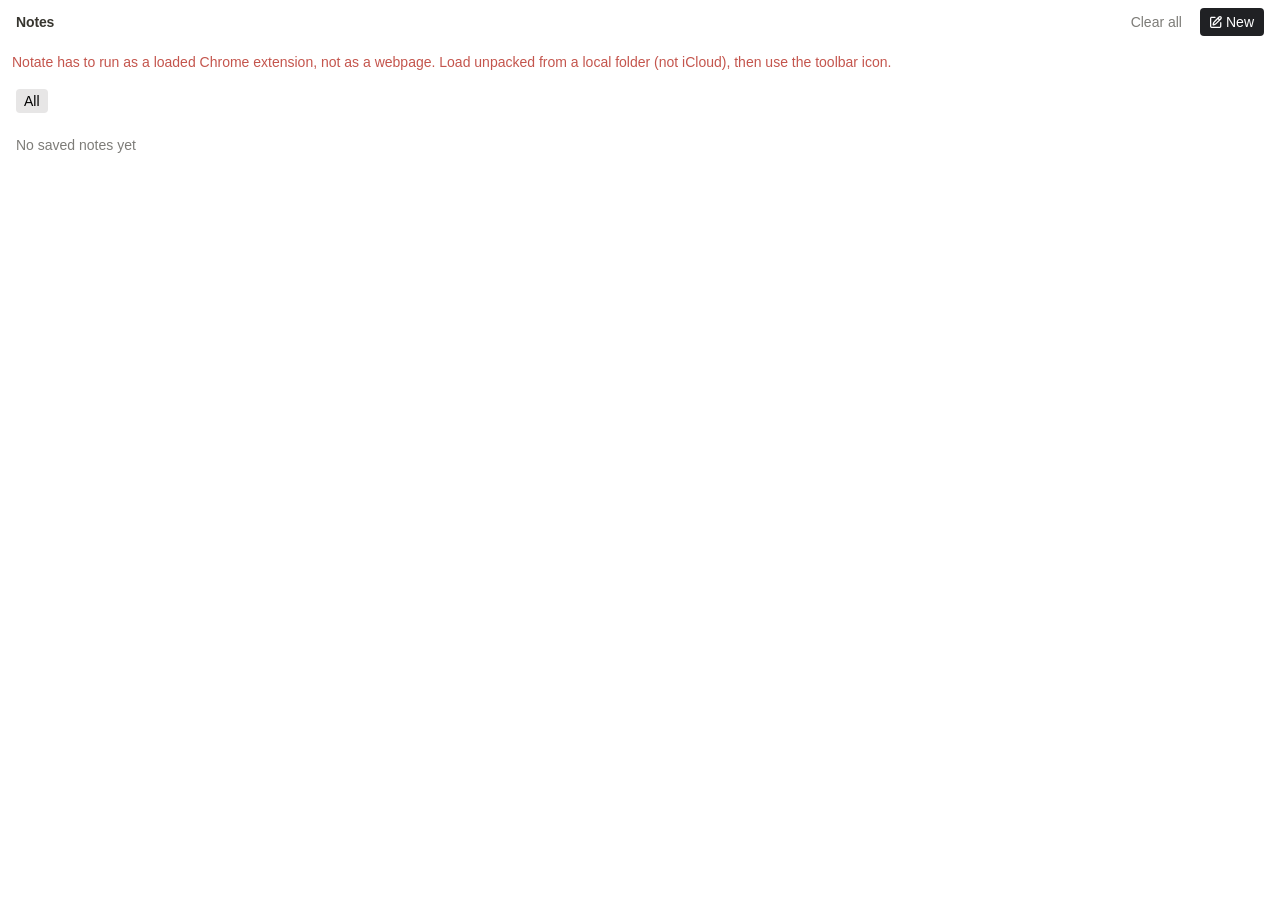
==== commit 3c37c77a: "WELCOME PAGE GRAPHICS/ANIMATIONS" ====
--- a/index.html
+++ b/index.html
@@ -9,189 +9,37 @@
 		<script defer src="scripts/safe-storage.js"></script>
 		<script defer src="scripts/note-meta.js"></script>
 		<script defer src="scripts/icons.js"></script>
+		<script defer src="scripts/confirm-dialog.js"></script>
+		<script defer src="scripts/popup.js"></script>
 		<script defer src="scripts/setup-sync.js"></script>
 		<script defer src="scripts/pin-reminder.js"></script>
-		<script defer src="scripts/popup.js"></script>
 		<meta name="description" content="Annotate specific elements on live webpages. Keep what caught your attention, why it mattered, and the original context so you can return later.">
 	</head>
 	
 	<body class="notate-popup">
-<section class="getting-started" id="getting-started" hidden>
-			<nav class="gs-nav" aria-label="Getting started">
-				<p class="gs-nav-kicker">Getting started</p>
-				<h2 class="gs-nav-title">Set up Notate</h2>
-				<ol class="gs-steps">
-					<li>
-						<button type="button" class="gs-step is-active" data-gs-step="0" aria-current="step">
-							<span class="gs-step-mark" aria-hidden="true"></span>
-							<span class="gs-step-label">Pin the extension</span>
-						</button>
-					</li>
-					<li>
-						<button type="button" class="gs-step" data-gs-step="1">
-							<span class="gs-step-mark" aria-hidden="true"></span>
-							<span class="gs-step-label">Open Notate</span>
-						</button>
-					</li>
-					<li>
-						<button type="button" class="gs-step" data-gs-step="2">
-							<span class="gs-step-mark" aria-hidden="true"></span>
-							<span class="gs-step-label">Add a note</span>
-						</button>
-					</li>
-					<li>
-						<button type="button" class="gs-step" data-gs-step="3">
-							<span class="gs-step-mark" aria-hidden="true"></span>
-							<span class="gs-step-label">Try it</span>
-						</button>
-					</li>
-				</ol>
-			</nav>
-
-			<div class="gs-stage">
-				<article class="gs-panel is-active" data-gs-panel="0">
-					<figure class="gs-graphic" aria-hidden="true">
-						<svg class="gs-svg" viewBox="0 0 360 200" xmlns="http://www.w3.org/2000/svg">
-							<rect x="20" y="28" width="320" height="52" rx="12" fill="#fff" stroke="#d8d8d8" stroke-width="1.5"/>
-							<circle cx="42" cy="54" r="6" fill="#ff5f57"/>
-							<circle cx="62" cy="54" r="6" fill="#febc2e"/>
-							<circle cx="82" cy="54" r="6" fill="#28c840"/>
-							<rect x="110" y="44" width="140" height="20" rx="10" fill="#efefef"/>
-							<rect x="262" y="40" width="32" height="28" rx="7" fill="#ececec"/>
-							<path d="M270 48h16M270 54h16M270 60h10" stroke="#7a7a7a" stroke-width="2" stroke-linecap="round"/>
-							<rect x="300" y="38" width="32" height="32" rx="9" fill="#2f6fed"/>
-							<path d="M308.5 48.5h4.2v-2.2a2.3 2.3 0 1 1 2.3 2.2h2.2v4.2h2.2a2.3 2.3 0 1 1-2.2 2.3v2.2h-4.2v2.2a2.3 2.3 0 1 1-2.3-2.2h-2.2v-4.2h-2.2a2.3 2.3 0 1 1 2.2-2.3v-2.2z" fill="#fff"/>
-							<path d="M316 118V92" fill="none" stroke="#2f6fed" stroke-width="3" stroke-linecap="round"/>
-							<path d="M308 98l8-12 8 12" fill="none" stroke="#2f6fed" stroke-width="3" stroke-linecap="round" stroke-linejoin="round"/>
-						</svg>
-					</figure>
-					<div class="gs-copy">
-						<h3>Pin the extension</h3>
-						<p>Keep Notate one click away.</p>
-						<button type="button" class="gs-cta" data-action="gs-next">Next</button>
-					</div>
-				</article>
-
-				<article class="gs-panel" data-gs-panel="1" hidden>
-					<figure class="gs-graphic" aria-hidden="true">
-						<svg class="gs-svg" viewBox="0 0 360 200" xmlns="http://www.w3.org/2000/svg">
-							<rect x="28" y="22" width="304" height="48" rx="12" fill="#fff" stroke="#d8d8d8" stroke-width="1.5"/>
-							<rect x="44" y="36" width="128" height="18" rx="9" fill="#efefef"/>
-							<rect x="230" y="32" width="32" height="28" rx="7" fill="#ececec"/>
-							<g transform="translate(272 30)">
-								<rect width="36" height="32" rx="8" fill="#111"/>
-								<rect x="8" y="7" width="20" height="18" rx="3" fill="#ffe992"/>
-								<path d="M13 12h10M13 17h7" stroke="#111" stroke-width="1.5" stroke-linecap="round"/>
-							</g>
-							<path d="M290 86v20" fill="none" stroke="#2f6fed" stroke-width="3" stroke-linecap="round"/>
-							<path d="M282 100l8 10 8-10" fill="none" stroke="#2f6fed" stroke-width="3" stroke-linecap="round" stroke-linejoin="round"/>
-							<g transform="translate(196 108)">
-								<rect width="136" height="76" rx="14" fill="#fff" stroke="#d8d8d8" stroke-width="1.5"/>
-								<rect x="12" y="12" width="16" height="16" rx="4" fill="#ffe992"/>
-								<rect x="34" y="15" width="52" height="10" rx="3" fill="#111"/>
-								<rect x="96" y="12" width="28" height="16" rx="5" fill="#111"/>
-								<rect x="12" y="42" width="112" height="8" rx="3" fill="#e8e8e8"/>
-								<rect x="12" y="56" width="78" height="8" rx="3" fill="#e8e8e8"/>
-							</g>
-						</svg>
-					</figure>
-					<div class="gs-copy">
-						<h3>Open Notate</h3>
-						<p>Click the Notate icon anytime.</p>
-						<button type="button" class="gs-cta" data-action="gs-next">Next</button>
-					</div>
-				</article>
-
-				<article class="gs-panel" data-gs-panel="2" hidden>
-					<figure class="gs-graphic" aria-hidden="true">
-						<svg class="gs-svg" viewBox="0 0 360 200" xmlns="http://www.w3.org/2000/svg">
-							<rect x="14" y="16" width="228" height="168" rx="14" fill="#fff" stroke="#d8d8d8" stroke-width="1.5"/>
-							<rect x="14" y="16" width="228" height="28" rx="14" fill="#f4f4f4"/>
-							<rect x="14" y="30" width="228" height="14" fill="#f4f4f4"/>
-							<text x="28" y="34" fill="#666" font-family="ui-sans-serif, system-ui, sans-serif" font-size="10">taliacotton.com</text>
-							<rect x="28" y="56" width="170" height="20" rx="4" fill="#111"/>
-							<rect x="28" y="88" width="148" height="8" rx="3" fill="#c8c8c8"/>
-							<rect x="28" y="104" width="160" height="8" rx="3" fill="#c8c8c8"/>
-							<rect x="28" y="128" width="120" height="36" rx="6" fill="#fff8d6" stroke="#e6c200" stroke-width="2.5"/>
-							<rect x="38" y="138" width="72" height="6" rx="2" fill="#444"/>
-							<rect x="38" y="150" width="52" height="6" rx="2" fill="#888"/>
-							<path d="M152 146c20 6 38 12 52 22" fill="none" stroke="#2f6fed" stroke-width="3" stroke-linecap="round"/>
-							<path d="M192 158l12 12 2-16" fill="none" stroke="#2f6fed" stroke-width="3" stroke-linecap="round" stroke-linejoin="round"/>
-							<g transform="translate(236 36)">
-								<rect width="112" height="136" rx="14" fill="#fff" stroke="#d8d8d8" stroke-width="1.5"/>
-								<rect x="10" y="12" width="14" height="14" rx="3" fill="#ffe992"/>
-								<rect x="28" y="15" width="36" height="8" rx="3" fill="#111"/>
-								<rect x="72" y="10" width="30" height="18" rx="6" fill="#111"/>
-								<text x="79" y="22" fill="#fff" font-family="ui-sans-serif, system-ui, sans-serif" font-size="9" font-weight="700">New</text>
-								<rect x="10" y="42" width="92" height="10" rx="3" fill="#ececec"/>
-								<rect x="10" y="60" width="92" height="56" rx="8" fill="#fff8d6" stroke="#e6c200" stroke-width="1.5"/>
-								<rect x="18" y="74" width="64" height="6" rx="2" fill="#333"/>
-								<rect x="18" y="86" width="48" height="6" rx="2" fill="#777"/>
-							</g>
-						</svg>
-					</figure>
-					<div class="gs-copy">
-						<h3>Add a note</h3>
-						<p>Click New, then select anything on the page.</p>
-						<button type="button" class="gs-cta" data-action="gs-next">Next</button>
-					</div>
-				</article>
-
-				<article class="gs-panel" data-gs-panel="3" hidden>
-					<figure class="gs-graphic" aria-hidden="true">
-						<svg class="gs-svg" viewBox="0 0 360 200" xmlns="http://www.w3.org/2000/svg">
-							<rect x="24" y="16" width="312" height="168" rx="16" fill="#efefef"/>
-							<g transform="translate(42 34)">
-								<rect width="128" height="132" rx="14" fill="#fff" stroke="#d0d0d0" stroke-width="1.5"/>
-								<rect x="14" y="16" width="100" height="12" rx="3" fill="#111"/>
-								<rect x="14" y="38" width="76" height="7" rx="2" fill="#c4c4c4"/>
-								<rect x="14" y="56" width="100" height="44" rx="8" fill="#fff8d6" stroke="#e6c200" stroke-width="1.5"/>
-								<rect x="24" y="70" width="70" height="6" rx="2" fill="#333"/>
-								<rect x="24" y="82" width="52" height="6" rx="2" fill="#777"/>
-								<text x="64" y="120" text-anchor="middle" fill="#6e6e80" font-family="ui-sans-serif, system-ui, sans-serif" font-size="12" font-weight="700">Mark a line</text>
-							</g>
-							<g transform="translate(190 34)">
-								<rect width="128" height="132" rx="14" fill="#fff" stroke="#d0d0d0" stroke-width="1.5"/>
-								<rect x="14" y="16" width="88" height="12" rx="3" fill="#111"/>
-								<rect x="14" y="38" width="100" height="7" rx="2" fill="#c4c4c4"/>
-								<rect x="14" y="52" width="100" height="7" rx="2" fill="#c4c4c4"/>
-								<rect x="14" y="74" width="100" height="32" rx="8" fill="none" stroke="#e6c200" stroke-width="2" stroke-dasharray="5 4"/>
-								<text x="64" y="120" text-anchor="middle" fill="#6e6e80" font-family="ui-sans-serif, system-ui, sans-serif" font-size="12" font-weight="700">Save a thought</text>
-							</g>
-						</svg>
-					</figure>
-					<div class="gs-copy">
-						<h3>Try it</h3>
-						<p>Open a site and leave your first note.</p>
-						<button type="button" class="gs-cta" data-action="gs-finish">Create first note</button>
-					</div>
-				</article>
-
-				<button type="button" class="gs-skip" data-action="dismiss-onboard">Skip</button>
-			</div>
-		</section>
-
-
+		<div class="notate-pin-reminder" id="notate-pin-reminder" role="status" hidden>
+			<div class="notate-pin-reminder-copy"><strong>Press <svg class="notate-pin-inline" viewBox="0 0 24 24" aria-label="pin"><g transform="rotate(45 12 12)"><path d="M9 3h6v3l-1 1v4l3 4H7l3-4V7L9 6Z M12 15v7"/></g></svg> to keep Notate in your&nbsp;bar</strong><p>Access your notes from any tab.</p><button type="button" id="dismiss-pin-reminder">Not now</button></div>
+			<svg class="notate-pin-reminder-arrow" viewBox="0 0 24 24" aria-hidden="true"><path d="M12 20V4m-6 6 6-6 6 6"/></svg>
+		</div>
 		<header class="popup-header">
-			<img class="popup-header-favicon" src="[data-uri]" alt="Notate icon">
-			<h1 class="popup-header-title">Notate</h1>
-			<button class="popup-header-action" data-action="start-annotating" type="button" aria-label="New note" hidden>
+			<h1 class="popup-header-title">Notes</h1>
+			<button class="popup-clear-action" type="button" data-action="clear-all">Clear all</button>
+			<button class="popup-header-action" data-action="start-annotating" type="button" aria-label="New note">
 				<svg width="28" height="28" viewBox="0 0 28 28" fill="currentColor" xmlns="http://www.w3.org/2000/svg" aria-hidden="true">
 				<path d="M3.72742e-06 21.793V7.67287C3.68474e-06 6.87388 -0.00130053 6.18396 0.0449256 5.61818C0.0925983 5.03506 0.198475 4.45279 0.484379 3.89162C0.910162 3.05594 1.58919 2.37607 2.42481 1.95021C2.98611 1.66422 3.56909 1.55842 4.15235 1.51076C4.71814 1.46453 5.40803 1.46584 6.20704 1.46584H11.7959C12.6242 1.46584 13.2957 2.13755 13.2959 2.96584C13.2959 3.79427 12.6243 4.46584 11.7959 4.46584H6.20704C5.35852 4.46584 4.81178 4.46706 4.39649 4.501C3.99895 4.5335 3.85503 4.58846 3.78711 4.62307C3.51593 4.76124 3.29544 4.98184 3.15723 5.25295C3.12261 5.32089 3.06766 5.46552 3.03516 5.8633C3.00126 6.27854 3 6.82462 3 7.67287V21.793C3 22.6415 3.00123 23.1882 3.03516 23.6035C3.06766 24.0011 3.12262 24.145 3.15723 24.2129C3.29542 24.4841 3.51588 24.7046 3.78711 24.8428C3.855 24.8774 3.99899 24.9324 4.39649 24.9649C4.81176 24.9988 5.35852 25 6.20704 25H20.3272C21.1754 25 21.7215 24.9988 22.1367 24.9649C22.534 24.9324 22.6782 24.8774 22.7461 24.8428H22.7471C23.0183 24.7045 23.2389 24.4839 23.377 24.2129C23.4116 24.1449 23.4665 24.0009 23.499 23.6035C23.533 23.1882 23.5342 22.6415 23.5342 21.793V15.4688C23.5342 14.6403 24.2058 13.9688 25.0342 13.9688C25.8625 13.9689 26.5342 14.6404 26.5342 15.4688V21.793C26.5342 22.592 26.5355 23.2819 26.4893 23.8477C26.4476 24.3581 26.3609 24.8678 26.1484 25.3633L26.0498 25.5752C25.6239 26.411 24.944 27.0899 24.1084 27.5156C23.5472 27.8016 22.9649 27.9074 22.3818 27.9551C21.816 28.0013 21.1262 28 20.3272 28H6.20704C5.40803 28 4.71816 28.0013 4.15235 27.9551C3.56906 27.9074 2.98614 27.8017 2.42481 27.5156C1.58937 27.0899 0.910156 26.4106 0.484379 25.5752C0.198394 25.0139 0.0925877 24.4309 0.0449256 23.8477C-0.00130114 23.2819 3.72742e-06 22.592 3.72742e-06 21.793ZM20.165 1.3008C21.8995 -0.433628 24.7118 -0.433572 26.4463 1.3008C28.181 3.03542 28.181 5.84841 26.4463 7.58303L16.3535 17.6758C15.2698 18.7597 14.6044 19.4322 13.833 19.9707C13.1702 20.4336 12.4555 20.8165 11.7041 21.1123C10.8287 21.457 9.90043 21.6392 8.39844 21.9424H8.39746L7.67969 22.0869C7.20216 22.1831 6.70767 22.0415 6.35352 21.7071C5.99932 21.3725 5.82955 20.8866 5.89844 20.4043L5.96875 19.916C6.20766 18.2438 6.34786 17.2102 6.6875 16.2344C6.97912 15.3965 7.37792 14.6001 7.87305 13.8643C8.4499 13.0071 9.19225 12.2746 10.3867 11.0801L20.165 1.3008ZM12.5078 13.2012C11.2328 14.4762 10.7396 14.9785 10.3623 15.5391C10.0109 16.0613 9.72834 16.6264 9.52149 17.2207C9.38422 17.6151 9.29374 18.032 9.18262 18.7139C9.84417 18.5699 10.236 18.4668 10.6055 18.3213C11.1391 18.1112 11.6456 17.8387 12.1152 17.5108H12.1162C12.6207 17.1586 13.0761 16.7112 14.2324 15.5547V15.5537L20.4531 9.33205L18.4141 7.29299L12.5078 13.2012ZM24.3252 3.42189C23.7623 2.85918 22.8491 2.85896 22.2861 3.42189L20.5352 5.17189L22.5742 7.21096L24.3252 5.46096C24.8882 4.89793 24.8883 3.98491 24.3252 3.42189Z" fill="currentColor"/>
 				</svg>
 				New
 			</button>
 		</header>
+		<div id="notate-start-reminder" class="notate-pin-reminder" role="status" hidden>
+			<div class="notate-pin-reminder-copy"><strong>Click New to add your first&nbsp;note</strong><p>Choose an element on the page to annotate.</p><button type="button" id="notate-start-dismiss">Not now</button></div>
+			<svg class="notate-pin-reminder-arrow" viewBox="0 0 24 24" aria-hidden="true"><path d="M12 20V4m-6 6 6-6 6 6"/></svg>
+		</div>
 
-		<p class="popup-banner" id="popup-banner" hidden></p>
 
 		<main>
 			<section class="popup-section">
-				<header>
-					<h2 class="popup-section-title">Notes</h2>
-					<button type="button" data-action="clear-all">Clear all</button>
-				</header>
-				<nav class="popup-group-tabs" aria-label="Groups" hidden>
+				<nav class="popup-group-tabs" aria-label="Folders" hidden>
 					<menu id="group-tabs"></menu>
 				</nav>
 
@@ -200,50 +48,24 @@
 			</section>
 		</main>
 
-		<footer>
-		</footer>
+
+		<menu id="annotation-context-menu" hidden aria-label="Note actions">
+			<li><button type="button" data-action="delete-annotation">Delete</button></li>
+		</menu>
 
 		<menu id="group-tab-menu" hidden>
 			<li>
-				<button type="button" data-action="rename-group">Rename</button>
-			</li>
-			<li>
-				<button type="button" data-action="recolor-group">Color</button>
+				<button type="button" data-action="edit-group">Edit</button>
 			</li>
 			<li>
 				<button type="button" data-action="delete-group">Delete</button>
 			</li>
 		</menu>
 
-		<menu id="note-item-menu" hidden>
-			<li>
-				<button type="button" data-action="delete-note">Delete</button>
-			</li>
-		</menu>
-
-		<menu id="page-item-menu" hidden>
-			<li>
-				<button type="button" data-action="clear-page">Clear page</button>
-			</li>
-		</menu>
-
-		<dialog id="confirm-dialog">
+		<dialog id="group-edit-dialog" aria-labelledby="folder-dialog-title">
+			<h2 id="folder-dialog-title">Edit folder</h2>
 			<form method="dialog">
-				<p id="confirm-message"></p>
-				<menu>
-					<li>
-						<button type="submit" value="cancel">Cancel</button>
-					</li>
-					<li>
-						<button type="submit" value="confirm">Clear</button>
-					</li>
-				</menu>
-			</form>
-		</dialog>
-
-		<dialog id="group-edit-dialog">
-			<form method="dialog">
-				<input name="group-name" placeholder="Group name" aria-label="Group name" autocomplete="off">
+				<input name="group-name" placeholder="Folder name" aria-label="Folder name" autocomplete="off">
 				<fieldset>
 					<legend>Color</legend>
 					<label data-color="yellow">
@@ -276,4 +98,4 @@
 			</form>
 		</dialog>
 	</body>
-</html>+</html>
--- a/styles/style.css
+++ b/styles/style.css
@@ -1,69 +1,29 @@
-@import url('https://fonts.googleapis.com/css2?family=Inter:wght@400;500;600&display=swap');
-
+@import url("tokens.css");
+
+/* Keep all panel text at least as large as the empty-state paragraph. */
+.notate-popup {
+	--notate-font-min: var(--fs-regular);
+	--fs-sm: var(--notate-font-min);
+}
+
+/* Restored system guide, above the library header. */
+.notate-popup .notate-pin-reminder { display: grid; grid-template-columns: minmax(0,1fr) auto; gap: 4px 12px; margin: 12px 12px 8px; padding: 12px; border: var(--border-ui); border-radius: var(--radius-md); background: var(--notate-color-guide); color: var(--color-text); font-family: var(--font-ui); }
+.notate-popup .notate-pin-reminder[hidden] { display: none; }
+.notate-popup .notate-pin-reminder-copy { display: contents; }
+.notate-popup .notate-pin-reminder svg { fill: none; stroke: currentColor; stroke-width: 1.5; stroke-linecap: round; stroke-linejoin: round; }
+.notate-popup .notate-pin-inline { width: 16px; height: 16px; vertical-align: -3px; }
+.notate-popup .notate-pin-reminder strong { font-size: var(--fs-regular); font-weight: var(--fw-medium); line-height: 1.45; }
+.notate-popup .notate-pin-reminder p { grid-column: 1; grid-row: 2; align-self: center; margin: 0; font-size: var(--fs-sm); line-height: 1.45; color: var(--color-text-secondary); }
+.notate-popup .notate-pin-reminder button { grid-column: 2; grid-row: 2; justify-self: end; align-self: center; padding: 4px 8px; border: 0; border-radius: var(--radius-sm); background: transparent; color: var(--color-text-secondary); font: inherit; font-size: var(--fs-sm); line-height: 1.45; white-space: nowrap; cursor: pointer; }
+.notate-popup .notate-pin-reminder button:hover { background: var(--color-hover); color: var(--color-text); }
+.notate-popup .notate-pin-reminder button:focus-visible { outline: 2px solid currentColor; outline-offset: 2px; }
+.notate-popup .notate-pin-reminder-arrow { grid-column: 2; grid-row: 1; justify-self: end; width: 20px; height: 20px; color: var(--color-text-secondary); animation: notate-pin-arrow-up 1.4s ease-in-out infinite; }
+@keyframes notate-pin-arrow-up { 0%,100% { transform: translateY(2px); } 50% { transform: translateY(-3px); } }
+@media (prefers-reduced-motion: reduce) { .notate-popup .notate-pin-reminder-arrow { animation: none; } }
+@media (prefers-color-scheme: dark) { .notate-popup { --notate-color-guide: var(--color-surface); } }
 /* ---------------ROOT VARIABLES--------------- */
 
-:root {
-	--font-ui: ui-sans-serif, -apple-system, BlinkMacSystemFont, "Segoe UI", Helvetica, "Apple Color Emoji", Arial, sans-serif;
-	--font-note: "Inter", ui-sans-serif, -apple-system, BlinkMacSystemFont, "Segoe UI", sans-serif;
-
-	--fs-sm: 0.75rem;
-	--fs-regular: 0.875rem;
-	--fs-large: 1rem;
-	--fs-xl: 1.25rem;
-
-	--fw-regular: 400;
-	--fw-medium: 500;
-	--fw-semibold: 600;
-	--fw-bold: 700;
-
-	--space-2xs: 0.25rem;
-	--space-xs: 0.5rem;
-	--space-sm: 0.75rem;
-	--space-md: 1rem;
-	--space-lg: 1.5rem;
-	--space-xl: 2rem;
-
-	--radius-sm: 0.25rem;
-	--radius-md: 0.5rem;
-	--radius-pill: 0.375rem;
-
-	--color-text: #37352F;
-	--color-text-secondary: rgba(55, 53, 47, 0.65);
-	--color-text-tertiary: rgba(55, 53, 47, 0.45);
-	--color-bg: #F7F6F3;
-	--color-surface: #ffffff;
-	--color-hover: rgba(55, 53, 47, 0.08);
-	--color-active: rgba(55, 53, 47, 0.12);
-	--color-border: rgba(55, 53, 47, 0.09);
-	--color-focus: #2383E2;
-	--color-note: #FDECC8;
-	--color-note-hover: #FBF3DB;
-	--color-note-accent: #DFAB01;
-	--color-note-mint: #D3F8E4;
-	--color-note-sky: #D3E5EF;
-	--color-note-peach: #F5E0D6;
-	--color-note-lilac: #E8DEEE;
-	--color-note-rose: #F5E0E9;
-	--note-bg: var(--color-note);
-	--color-clear: #C4554D;
-	--color-primary: #37352F;
-	--color-on-primary: #ffffff;
-
-	--border-ui: 0.0625rem solid var(--color-border);
-
-	--shadow-sm: 0 0.0625rem 0.125rem rgba(15, 15, 15, 0.05);
-	--shadow-md: 0 0.875rem 1.75rem rgba(15, 15, 15, 0.08), 0 0 0 0.0625rem rgba(15, 15, 15, 0.05);
-
-	--ease: cubic-bezier(.25,.1,.25,1);
-	--duration: 80ms;
-	--duration-md: 120ms;
-	--duration-coyote: var(--duration-md);
-
-	--popup-inline-size: 100%;
-	--toggle-inline-size: 2.5rem;
-	--annotation-indent: calc(var(--space-sm) + 1rem + var(--space-xs));
-	--blur-toolbar: 0.75rem;
-}
+
 
 [data-color="yellow"] {
 	--note-bg: var(--color-note);
@@ -96,7 +56,7 @@
 	padding: 0;
 	inline-size: var(--popup-inline-size);
 	max-inline-size: 100%;
-	min-block-size: 0;
+	min-block-size: 100%;
 	overflow-inline: hidden;
 	background: var(--color-bg);
 	color-scheme: light;
@@ -118,335 +78,95 @@
 	max-inline-size: 100%;
 }
 
-.popup-banner {
-	margin: 0;
-	padding-block: var(--space-sm);
+.popup-onboard {
+	position: relative;
+	margin: var(--space-xs) var(--space-md);
+	padding-block: var(--space-md);
 	padding-inline: var(--space-md);
-	font-size: var(--fs-sm);
-	line-height: 1.4;
-	color: var(--color-text-secondary);
 	background: var(--color-note-hover);
-	border-block-end: var(--border-ui);
-	overflow-wrap: anywhere;
-}
-
-/* ---------------GETTING STARTED (ChatGPT-style nav + graphics)--------------- */
-
-.getting-started {
-	--gs-text: #1a1a1a;
-	--gs-muted: #6e6e80;
-	--gs-line: #ececec;
-	--gs-check: #0f9d72;
-	--gs-accent: #2f6fed;
-	--gs-stage: #f7f7f8;
-	--gs-radius: 0.75rem;
-
-	display: none;
-	grid-template-columns: 10.5rem 1fr;
-	inline-size: 100%;
-	min-block-size: 26rem;
-	background: #fff;
-	color: var(--gs-text);
-}
-
-body.is-getting-started {
-	inline-size: 100%;
-	max-inline-size: 100%;
-	min-block-size: 100vh;
-	background: #fff;
-}
-
-body.is-getting-started .getting-started {
-	display: grid;
-}
-
-body.is-getting-started .popup-header,
-body.is-getting-started .popup-banner,
-body.is-getting-started > main,
-body.is-getting-started > footer {
-	display: none !important;
-}
-
-.gs-nav {
-	display: flex;
-	flex-direction: column;
-	gap: var(--space-md);
-	padding: var(--space-lg) var(--space-md) var(--space-lg) var(--space-lg);
-	border-inline-end: 1px solid var(--gs-line);
-	background: #fff;
-}
-
-.gs-nav-kicker {
-	margin: 0;
-	font-size: 0.6875rem;
-	font-weight: var(--fw-medium);
-	letter-spacing: 0.04em;
-	text-transform: uppercase;
-	color: var(--gs-muted);
-}
-
-.gs-nav-title {
-	margin: 0;
-	font-size: 1.05rem;
-	font-weight: var(--fw-semibold);
-	letter-spacing: -0.02em;
-	line-height: 1.25;
-	color: var(--gs-text);
-}
-
-.gs-steps {
-	display: flex;
-	flex-direction: column;
-	gap: 0.125rem;
-	margin: 0;
-	padding: 0;
-	list-style: none;
-}
-
-.gs-steps > li {
-	margin: 0;
-	padding: 0;
-}
-
-.gs-step {
-	display: flex;
-	align-items: center;
-	gap: 0.625rem;
-	inline-size: 100%;
-	margin: 0;
-	padding: 0.5rem 0.375rem;
-	border: none;
-	border-radius: 0.5rem;
-	background: transparent;
-	color: var(--gs-muted);
-	text-align: start;
-	cursor: pointer;
-	font: var(--fw-regular) 0.8125rem / 1.35 var(--font-ui);
-	transition: background-color var(--duration) var(--ease), color var(--duration) var(--ease);
-}
-
-.gs-step:hover {
-	background: rgba(0, 0, 0, 0.04);
-	color: var(--gs-text);
-}
-
-.gs-step.is-active {
-	color: var(--gs-text);
-	font-weight: var(--fw-semibold);
-}
-
-.gs-step.is-done {
-	color: var(--gs-text);
-}
-
-.gs-step-mark {
-	flex-shrink: 0;
-	inline-size: 1.125rem;
-	block-size: 1.125rem;
-	margin-block-start: 0;
-	border: 1.5px solid #cfcfcf;
-	border-radius: 999px;
-	background: #fff;
-	position: relative;
-}
-
-.gs-step-label {
-	white-space: nowrap;
-	overflow-wrap: normal;
-	word-break: normal;
-}
-
-.gs-step.is-active .gs-step-mark {
-	border-color: var(--gs-text);
-	box-shadow: inset 0 0 0 3px #fff, inset 0 0 0 7px var(--gs-text);
-}
-
-.gs-step.is-done .gs-step-mark {
-	border-color: var(--gs-check);
-	background: var(--gs-check);
-}
-
-.gs-step.is-done .gs-step-mark::before {
-	content: "";
-	position: absolute;
-	inset-block-start: 0.28rem;
-	inset-inline-start: 0.22rem;
-	inline-size: 0.45rem;
-	block-size: 0.25rem;
-	border-inline-start: 1.5px solid #fff;
-	border-block-end: 1.5px solid #fff;
-	transform: rotate(-45deg);
-}
-
-.gs-stage {
-	position: relative;
-	display: flex;
-	flex-direction: column;
-	justify-content: center;
-	gap: var(--space-md);
-	padding: var(--space-lg);
-	background: var(--gs-stage);
-	min-inline-size: 0;
-}
-
-.gs-panel {
-	display: flex;
-	flex-direction: column;
-	gap: var(--space-md);
-	margin: 0;
-}
-
-.gs-panel[hidden] {
-	display: none !important;
-}
-
-.gs-graphic {
-	margin: 0;
-	padding: var(--space-md) var(--space-sm);
-	border-radius: var(--gs-radius);
-	background: #fff;
-	border: 1px solid #e8e8e8;
-	box-shadow: 0 10px 28px rgba(0, 0, 0, 0.07);
-	overflow: hidden;
-}
-
-.gs-svg {
-	display: block;
-	inline-size: 100%;
-	block-size: auto;
-}
-
-.gs-panel.is-active .gs-graphic {
-	animation: gs-rise 260ms var(--ease);
-}
-
-.gs-panel.is-active .gs-copy {
-	animation: gs-rise 280ms var(--ease);
-}
-
-.gs-svg path[stroke="#2f6fed"] {
-	stroke-linecap: round;
-}
-
-@keyframes gs-rise {
-	from {
-		transform: translateY(0.35rem);
-	}
-	to {
-		transform: translateY(0);
-	}
-}
-
-.gs-copy {
-	display: flex;
-	flex-direction: column;
-	align-items: flex-start;
-	gap: var(--space-xs);
-	min-inline-size: 0;
-}
-
-.gs-copy h3 {
-	margin: 0;
-	font-size: 1.125rem;
-	font-weight: var(--fw-semibold);
-	letter-spacing: -0.02em;
-	line-height: 1.2;
-	color: var(--gs-text);
-	white-space: nowrap;
-	overflow-wrap: normal;
-	word-break: normal;
-}
-
-.gs-copy p {
-	margin: 0;
-	font-size: 0.875rem;
-	line-height: 1.4;
-	color: #4b4b57;
-	white-space: nowrap;
-	overflow-wrap: normal;
-	word-break: normal;
-}
-
-.gs-cta {
-	margin-block-start: var(--space-xs);
-	padding: 0.5rem 0.9rem;
-	border: none;
-	border-radius: 999px;
-	background: #111;
-	color: #fff;
-	cursor: pointer;
-	font: var(--fw-medium) 0.8125rem / 1 var(--font-ui);
-	transition: opacity var(--duration) var(--ease), transform var(--duration) var(--ease);
-}
-
-.gs-cta:hover {
-	opacity: 0.88;
-}
-
-.gs-cta:active {
-	transform: scale(0.98);
-}
-
-.gs-cta:focus-visible {
-	outline: 0.125rem solid var(--gs-accent);
-	outline-offset: 0.125rem;
-}
-
-.gs-cta-primary {
-	background: var(--gs-accent);
-}
-
-.gs-skip {
-	position: absolute;
-	inset-block-start: var(--space-md);
-	inset-inline-end: var(--space-md);
-	padding: 0.25rem 0.5rem;
-	border: none;
-	border-radius: 0.375rem;
-	background: transparent;
-	color: var(--gs-muted);
-	cursor: pointer;
-	font: var(--fw-medium) 0.75rem / 1 var(--font-ui);
-}
-
-.gs-skip:hover {
-	color: var(--gs-text);
-	background: rgba(0, 0, 0, 0.04);
-}
-
-@media (max-width: 28rem) {
-	body.is-getting-started {
-		inline-size: 26rem;
+	border: 1px solid color-mix(in srgb, var(--color-text) 7%, transparent);
+	box-shadow: 0 1px 3px color-mix(in srgb, var(--color-text) 4%, transparent);
+	border-radius: var(--radius-md);
+
+	h2 {
+		margin: 0;
+		padding-inline-end: 2rem;
+		font-family: var(--font-ui);
+		font-size: var(--fs-large);
+		font-weight: var(--fw-semibold);
+		letter-spacing: -0.01em;
+		color: var(--color-text);
+	}
+
+	p {
+		margin-block: var(--space-xs) 0;
+		margin-inline: 0;
 		max-inline-size: 100%;
-	}
-
-	.getting-started {
-		grid-template-columns: 1fr;
-		min-block-size: 0;
-	}
-
-	.gs-nav {
-		border-inline-end: none;
-		border-block-end: 1px solid var(--gs-line);
-		padding-block-end: var(--space-sm);
-	}
-
-	.gs-steps {
-		display: grid;
-		grid-template-columns: 1fr 1fr;
-		gap: 0.125rem;
-	}
-
-	.gs-stage {
-		padding-inline: var(--space-md);
-	}
-
-	.gs-copy h3 {
-		font-size: 1.0625rem;
-	}
-
-	.gs-copy p {
-		font-size: 0.8125rem;
+		font-size: var(--fs-regular);
+		line-height: 1.45;
+		color: var(--color-text-secondary);
+		overflow-wrap: anywhere;
+	}
+
+	ol {
+		margin-block: var(--space-sm) var(--space-md);
+		margin-inline: 0;
+		padding-inline-start: var(--space-md);
+		list-style: decimal;
+		color: var(--color-text-secondary);
+
+		li {
+			margin-block: var(--space-xs);
+			padding-inline-start: var(--space-2xs);
+			font-size: var(--fs-regular);
+			line-height: 1.4;
+		}
+	}
+
+	.popup-onboard-close {
+		position: absolute;
+		inset-block-start: var(--space-xs);
+		inset-inline-end: var(--space-xs);
+		inline-size: 1.25rem;
+		block-size: 1.25rem;
+		display: inline-flex;
+		align-items: center;
+		justify-content: center;
+		padding: 0;
+		border: none;
+		border-radius: var(--radius-sm);
+		background: transparent;
+		color: var(--color-text);
+		cursor: pointer;
+		font: var(--fw-medium) var(--fs-sm) var(--font-ui);
+		box-shadow: none;
+		transition:
+			background-color var(--duration) var(--ease),
+			color var(--duration) var(--ease);
+
+		svg {
+			display: block;
+			inline-size: 0.75rem;
+			block-size: 0.75rem;
+			fill: none;
+			stroke: var(--color-text);
+			stroke-width: 2;
+			stroke-linecap: round;
+		}
+
+		&:hover {
+			background: var(--color-hover);
+			color: var(--color-text);
+		}
+
+		&:active {
+			background: var(--color-active);
+		}
+
+		&:focus-visible {
+			outline: 0.125rem solid currentColor;
+			outline-offset: 0.125rem;
+		}
 	}
 }
 
@@ -458,7 +178,7 @@
 	gap: var(--space-xs);
 	padding-inline: var(--space-md);
 	padding-block: var(--space-xs);
-	border-block-end: var(--border-ui);
+	border-block-end: none;
 	background: var(--color-bg);
 	position: sticky;
 	inset-block-start: 0;
@@ -518,7 +238,7 @@
 		}
 
 		&:focus-visible {
-			outline: 0.125rem solid var(--color-focus);
+			outline: 0.125rem solid currentColor;
 			outline-offset: 0.125rem;
 		}
 
@@ -593,7 +313,7 @@
 			}
 
 			&:focus-visible {
-				outline: 0.125rem solid var(--color-focus);
+				outline: 0.125rem solid currentColor;
 				outline-offset: 0.125rem;
 			}
 		}
@@ -610,9 +330,14 @@
 }
 
 .popup-group-tabs {
-	border-block-end: var(--border-ui);
-	overflow-inline: auto;
-	scrollbar-width: thin;
+	/* Scroll viewport reaches the panel edges; spacing belongs to its content. */
+	align-self: stretch;
+	inline-size: 100%;
+	margin-inline: 0;
+	padding-inline: 0;
+	border-block-end: none;
+	overflow-x: auto;
+	scrollbar-width: none;
 	min-inline-size: 0;
 	max-inline-size: 100%;
 
@@ -621,13 +346,16 @@
 	}
 
 	menu {
+		box-sizing: border-box;
+		inline-size: max-content;
+		min-inline-size: 100%;
 		display: flex;
 		flex-wrap: nowrap;
 		align-items: stretch;
 		gap: var(--space-2xs);
 		margin: 0;
-		padding-block: var(--space-2xs) 0;
-		padding-inline: var(--space-sm);
+		padding-block: var(--space-xs);
+		padding-inline: var(--space-md);
 	}
 
 	li {
@@ -637,8 +365,8 @@
 		user-select: none;
 
 		&[data-group]:not([data-group=""]) {
-			cursor: grab;
-			touch-action: none;
+			cursor: pointer;
+			touch-action: auto;
 		}
 
 		&.is-dragging {
@@ -647,16 +375,11 @@
 		}
 
 		&.is-drop-before {
-			box-shadow: inset 0.125rem 0 0 var(--color-focus);
+			box-shadow: inset 0.125rem 0 0 currentColor;
 		}
 
 		&.is-drop-after {
-			box-shadow: inset -0.125rem 0 0 var(--color-focus);
-		}
-
-		&.is-note-drop button {
-			color: var(--color-text);
-			background: var(--note-bg, var(--color-hover));
+			box-shadow: inset -0.125rem 0 0 currentColor;
 		}
 	}
 
@@ -664,10 +387,10 @@
 		display: inline-flex;
 		align-items: center;
 		gap: var(--space-2xs);
-		padding-block: var(--space-xs);
-		padding-inline: var(--space-sm);
+		padding-block: 0.25rem;
+		padding-inline: 0.5rem;
 		border: none;
-		border-radius: var(--radius-md);
+		border-radius: 0.25rem;
 		background: transparent;
 		color: var(--color-text-tertiary);
 		cursor: pointer;
@@ -679,22 +402,10 @@
 			background-color var(--duration) var(--ease),
 			box-shadow var(--duration) var(--ease);
 
-		&::before {
-			content: "";
-			flex-shrink: 0;
-			inline-size: 0.5rem;
-			block-size: 0.5rem;
-			border-radius: var(--radius-pill);
-			background: var(--note-bg, var(--color-text-tertiary));
-		}
-
-		&:not([data-color])::before {
-			display: none;
-		}
 
 		&:hover {
-			color: var(--color-on-primary);
-			background: var(--color-clear);
+			color: var(--color-text);
+			background: var(--color-hover);
 			box-shadow: none;
 		}
 
@@ -714,19 +425,19 @@
 		}
 
 		&[aria-selected="true"]:hover {
-			color: var(--color-on-primary);
-			background: var(--color-clear);
+			color: var(--color-text);
+			background: var(--note-bg, var(--color-hover));
 		}
 
 		&:focus-visible {
-			outline: 0.125rem solid var(--color-focus);
+			outline: 0.125rem solid currentColor;
 			outline-offset: -0.125rem;
 		}
 	}
 
 	li[data-group]:not([data-group=""]) button {
-		cursor: grab;
-		touch-action: none;
+		cursor: pointer;
+		touch-action: auto;
 	}
 
 	li.is-dragging button {
@@ -734,9 +445,7 @@
 	}
 }
 
-#group-tab-menu,
-#note-item-menu,
-#page-item-menu {
+#group-tab-menu {
 	position: fixed;
 	z-index: 20;
 	min-inline-size: 8rem;
@@ -778,9 +487,7 @@
 		}
 	}
 
-	[data-action="delete-group"],
-	[data-action="delete-note"],
-	[data-action="clear-page"] {
+	[data-action="delete-group"] {
 		color: var(--color-clear);
 
 		&:hover,
@@ -791,8 +498,9 @@
 	}
 }
 
-#group-edit-dialog,
-#confirm-dialog {
+#group-edit-dialog {
+	position: fixed;
+	inset: 0;
 	margin: auto;
 	inline-size: min(18rem, calc(100% - var(--space-xl)));
 	max-inline-size: calc(100% - var(--space-lg));
@@ -819,13 +527,6 @@
 		max-inline-size: 100%;
 	}
 
-	p {
-		margin: 0;
-		font-size: var(--fs-regular);
-		line-height: 1.4;
-		color: var(--color-text);
-	}
-
 	input[name="group-name"] {
 		inline-size: 100%;
 		max-inline-size: 100%;
@@ -841,7 +542,7 @@
 
 		&:focus,
 		&:focus-visible {
-			outline: 0.125rem solid var(--color-focus);
+			outline: 0.125rem solid currentColor;
 			outline-offset: 0.125rem;
 		}
 
@@ -935,8 +636,8 @@
 /* ---------------NO ANNOTATED PAGES--------------- */
 
 .popup-empty-state {
-	padding-block: var(--space-lg);
-	padding-inline: var(--space-sm);	
+	padding-block: 0.375rem;
+	padding-inline: var(--space-xs);
 	font-size: var(--fs-regular);
 	color: var(--color-text-secondary);
 	text-align: start;
@@ -953,7 +654,7 @@
 	}
 
 	p {
-		margin-block: var(--space-xs) 0;
+		margin-block: 0;
 		margin-inline: 0;
 		max-inline-size: 100%;
 		color: var(--color-text-secondary);
@@ -976,6 +677,7 @@
 
 .popup-page-row {
 	display: flex;
+	gap: 0;
 	align-items: stretch;
 
 	.popup-page-button,
@@ -998,7 +700,7 @@
 		}
 
 		&:focus-visible {
-			outline: 0.125rem solid var(--color-focus);
+			outline: 0.125rem solid currentColor;
 			outline-offset: -0.125rem;
 		}
 	}
@@ -1034,7 +736,8 @@
 	}
 
 	.popup-page-toggle {
-		display: flex;
+		display: grid;
+		grid-template-columns: 1.5rem 0.875rem;
 		align-items: center;
 		justify-content: flex-end;
 		gap: var(--space-2xs);
@@ -1057,7 +760,7 @@
 			inline-size: 0.875rem;
 			block-size: 0.875rem;
 			color: var(--color-text-tertiary);
-			transition: rotate var(--duration-md) var(--ease);
+			transition: rotate var(--dropdown-duration, 520ms) cubic-bezier(0.22, 1, 0.36, 1);
 		}
 
 		&.is-open svg {
@@ -1065,10 +768,6 @@
 		}
 	}
 
-	&:hover .popup-page-button,
-	&:hover .popup-page-toggle {
-		background: var(--color-hover);
-	}
 }
 
 /* ---------------ANNOTATION DROPDOWN--------------- */
@@ -1098,16 +797,6 @@
 		color: var(--color-text-tertiary);
 	}
 
-	h3[data-color] {
-		display: inline-flex;
-		margin-inline: var(--space-lg);
-		padding-block: var(--space-2xs);
-		padding-inline: var(--space-xs);
-		border-radius: var(--radius-pill);
-		background: var(--note-bg, var(--color-note));
-		color: var(--color-text);
-	}
-
 	ul {
 		margin: 0;
 		padding: 0;
@@ -1116,9 +805,10 @@
 }
 
 .popup-annotation-item {
-	display: flex;
+	display: grid;
+	grid-template-columns: minmax(0, 1fr) 1.5rem 0.875rem;
 	align-items: center;
-	gap: var(--space-xs);
+	gap: var(--space-2xs);
 	box-sizing: border-box;
 	inline-size: 100%;
 	max-inline-size: 100%;
@@ -1138,19 +828,23 @@
 	overflow: hidden;
 	text-overflow: ellipsis;
 	white-space: nowrap;
-	touch-action: none;
 	transition:
 		background-color var(--duration) var(--ease),
 		color var(--duration) var(--ease);
 
-	&::before {
+	&::after {
 		content: "";
 		flex-shrink: 0;
-		inline-size: 0.375rem;
-		block-size: 0.375rem;
-		border-radius: var(--radius-pill);
+		grid-column: 2;
+		justify-self: center;
+		margin-inline: 0;
+		inline-size: 0.625rem;
+		block-size: 0.625rem;
+		border-radius: 0.125rem;
 		background: var(--note-bg, var(--color-note));
 	}
+
+	&:not([data-color])::after { display: none; }
 
 	&:hover {
 		background: var(--color-hover);
@@ -1158,14 +852,8 @@
 	}
 
 	&:focus-visible {
-		outline: 0.125rem solid var(--color-focus);
+		outline: 0.125rem solid currentColor;
 		outline-offset: -0.125rem;
-	}
-
-	&.is-dragging {
-		opacity: 0.55;
-		cursor: grabbing;
-		background: var(--color-hover);
 	}
 }
 
@@ -1200,7 +888,7 @@
 		--color-border: #767676;
 		--color-hover: #e8eaed;
 		--color-bg: #ffffff;
-		--color-focus: #0B6E99;
+
 	}
 
 	header button,
@@ -1210,3 +898,141 @@
 		outline: 0.0625rem solid var(--color-border);
 	}
 }
+
+/* Color indicates folder identity; fill strength indicates selection. */
+.popup-group-tabs button[data-color] {
+	background: color-mix(in srgb, var(--note-bg) var(--notate-folder-rest), white);
+	color: var(--color-text-secondary);
+}
+.popup-group-tabs button[data-color]:hover {
+	background: color-mix(in srgb, var(--note-bg) var(--notate-folder-hover), #f1f1ef);
+}
+.popup-group-tabs button[aria-selected="true"],
+.popup-group-tabs button[data-color][aria-selected="true"],
+.popup-group-tabs button[aria-selected="true"]:hover {
+	background: var(--note-bg, var(--color-hover));
+	color: var(--color-text);
+	box-shadow: none;
+	font-weight: var(--fw-medium);
+}
+.popup-group-tabs button:not([data-color])[aria-selected="true"] { background: var(--color-active); }
+#group-edit-dialog > h2 {
+	margin: 0 0 var(--space-sm);
+	font: var(--fw-semibold) var(--fs-regular) var(--font-ui);
+}
+
+.popup-annotation-text {
+	min-inline-size: 0;
+	padding-inline-start: calc(1rem + var(--space-xs));
+	overflow: hidden;
+	text-overflow: ellipsis;
+	white-space: nowrap;
+}
+#group-tabs { min-block-size: 36px; }
+
+.popup-footer { padding: var(--space-sm) var(--space-md); }
+.popup-footer button { font: var(--fw-medium) var(--fs-sm) var(--font-ui); color: var(--color-text-secondary); cursor: pointer; padding: var(--space-xs); border-radius: var(--radius-sm); }
+.popup-footer button:hover { background: var(--color-hover); color: var(--color-clear); }
+#annotation-context-menu { position: fixed; z-index: 10; margin: 0; padding: 4px; background: var(--color-surface); border: var(--border-ui); border-radius: var(--radius-sm); box-shadow: var(--shadow-md); list-style: none; }
+#annotation-context-menu[hidden] { display: none; }
+#annotation-context-menu button { display: block; padding: 6px 16px; color: var(--color-clear); font: var(--fw-medium) var(--fs-sm) var(--font-ui); cursor: pointer; border-radius: var(--radius-sm); }
+#annotation-context-menu button:hover { background: var(--color-hover); }
+
+.popup-header .popup-clear-action { background: transparent; color: var(--color-text-secondary); }
+.popup-header .popup-clear-action:hover { background: var(--color-hover); color: var(--color-clear); }
+
+.popup-page-count { text-align: center; }
+.popup-group-tabs::-webkit-scrollbar,
+menu#group-tabs::-webkit-scrollbar { display: none; }
+menu#group-tabs { scrollbar-width: none; }
+
+/* The generic section-list indentation must not inset annotation rows again. */
+.popup-section .popup-annotation-list { padding-inline: 0; }
+#annotation-pages { padding-block-start: var(--space-xs); }
+
+/* The library covers onboarding as its occupied space collapses on dismissal. */
+.popup-onboard + main {
+	position: relative;
+	z-index: 1;
+	background: var(--color-bg);
+}
+
+/* Keep the sliding surface opaque even when the empty library is shorter
+   than the onboarding card. This does not change layout or intercept clicks. */
+.popup-onboard + main::before {
+ content: "";
+ position: absolute;
+ inset: 0;
+ min-block-size: var(--onboard-cover-height, 0px);
+ background: var(--color-bg);
+ z-index: -1;
+ pointer-events: none;
+}
+
+/* System dark theme: subdued surfaces, readable controls, pastel folder identity. */
+@media (prefers-color-scheme: dark) {
+	:root {
+		--color-text: #f1f0ed;
+		--color-text-secondary: #bdbbb5;
+		--color-text-tertiary: #aaa8a2;
+		--color-bg: #202124;
+		--color-surface: #202124;
+		--color-hover: rgba(255,255,255,.08);
+		--color-active: rgba(255,255,255,.14);
+		--color-border: #50514c;
+
+		--color-primary: #ffffff;
+		--color-on-primary: #202124;
+		--color-clear: #ffaaa3;
+		--color-note-hover: #393427;
+		--shadow-sm: 0 2px 6px #0005;
+		--shadow-md: 0 12px 28px #0007;
+
+	}
+	html, body { color-scheme: dark; }
+	.popup-group-tabs button[data-color] {
+		background: color-mix(in srgb, var(--note-bg) 9%, var(--color-bg));
+		color: #a6a8ad;
+	}
+	.popup-group-tabs button[data-color]:hover {
+		background: color-mix(in srgb, var(--note-bg) 17%, var(--color-bg));
+		color: var(--color-text);
+	}
+	.popup-group-tabs button[data-color][aria-selected="true"],
+	.popup-group-tabs button[data-color][aria-selected="true"]:hover {
+		background: var(--note-bg);
+		color: #37352f;
+	}
+	dialog::backdrop { background: #0008; }
+	.popup-group-tabs button:not([data-color])[aria-selected="true"],
+	.popup-group-tabs button:not([data-color])[aria-selected="true"]:hover {
+		background: #5f6368;
+		color: #ffffff;
+		font-weight: var(--fw-medium);
+	}
+}
+
+@media (prefers-color-scheme: dark) and (prefers-contrast: more) {
+	:root { --color-text-secondary: #eeede9; --color-text-tertiary: #eeede9; --color-border: #aaa8a2; }
+}
+
+@media (prefers-color-scheme: dark) {
+	#group-edit-dialog, #group-tab-menu, #annotation-context-menu {
+		border: none;
+	}
+}
+
+#notate-storage-status { padding: var(--space-xs) var(--space-sm); color: var(--color-clear); font-size: var(--fs-sm); line-height: 1.5; }
+
+/* Selection changes ink and fill, without changing label weight. */
+.popup-group-tabs button[aria-selected="true"],
+.popup-group-tabs button[data-color][aria-selected="true"],
+.popup-group-tabs button[aria-selected="true"]:hover,
+.popup-group-tabs button[data-color][aria-selected="true"]:hover,
+.popup-group-tabs button:not([data-color])[aria-selected="true"],
+.popup-group-tabs button:not([data-color])[aria-selected="true"]:hover {
+ color: #000;
+ font-weight: var(--fw-medium);
+}
+
+.popup-tour-link { display: inline-block; margin-top: 8px; font-size: var(--fs-sm); color: var(--color-text); text-underline-offset: 3px; }
